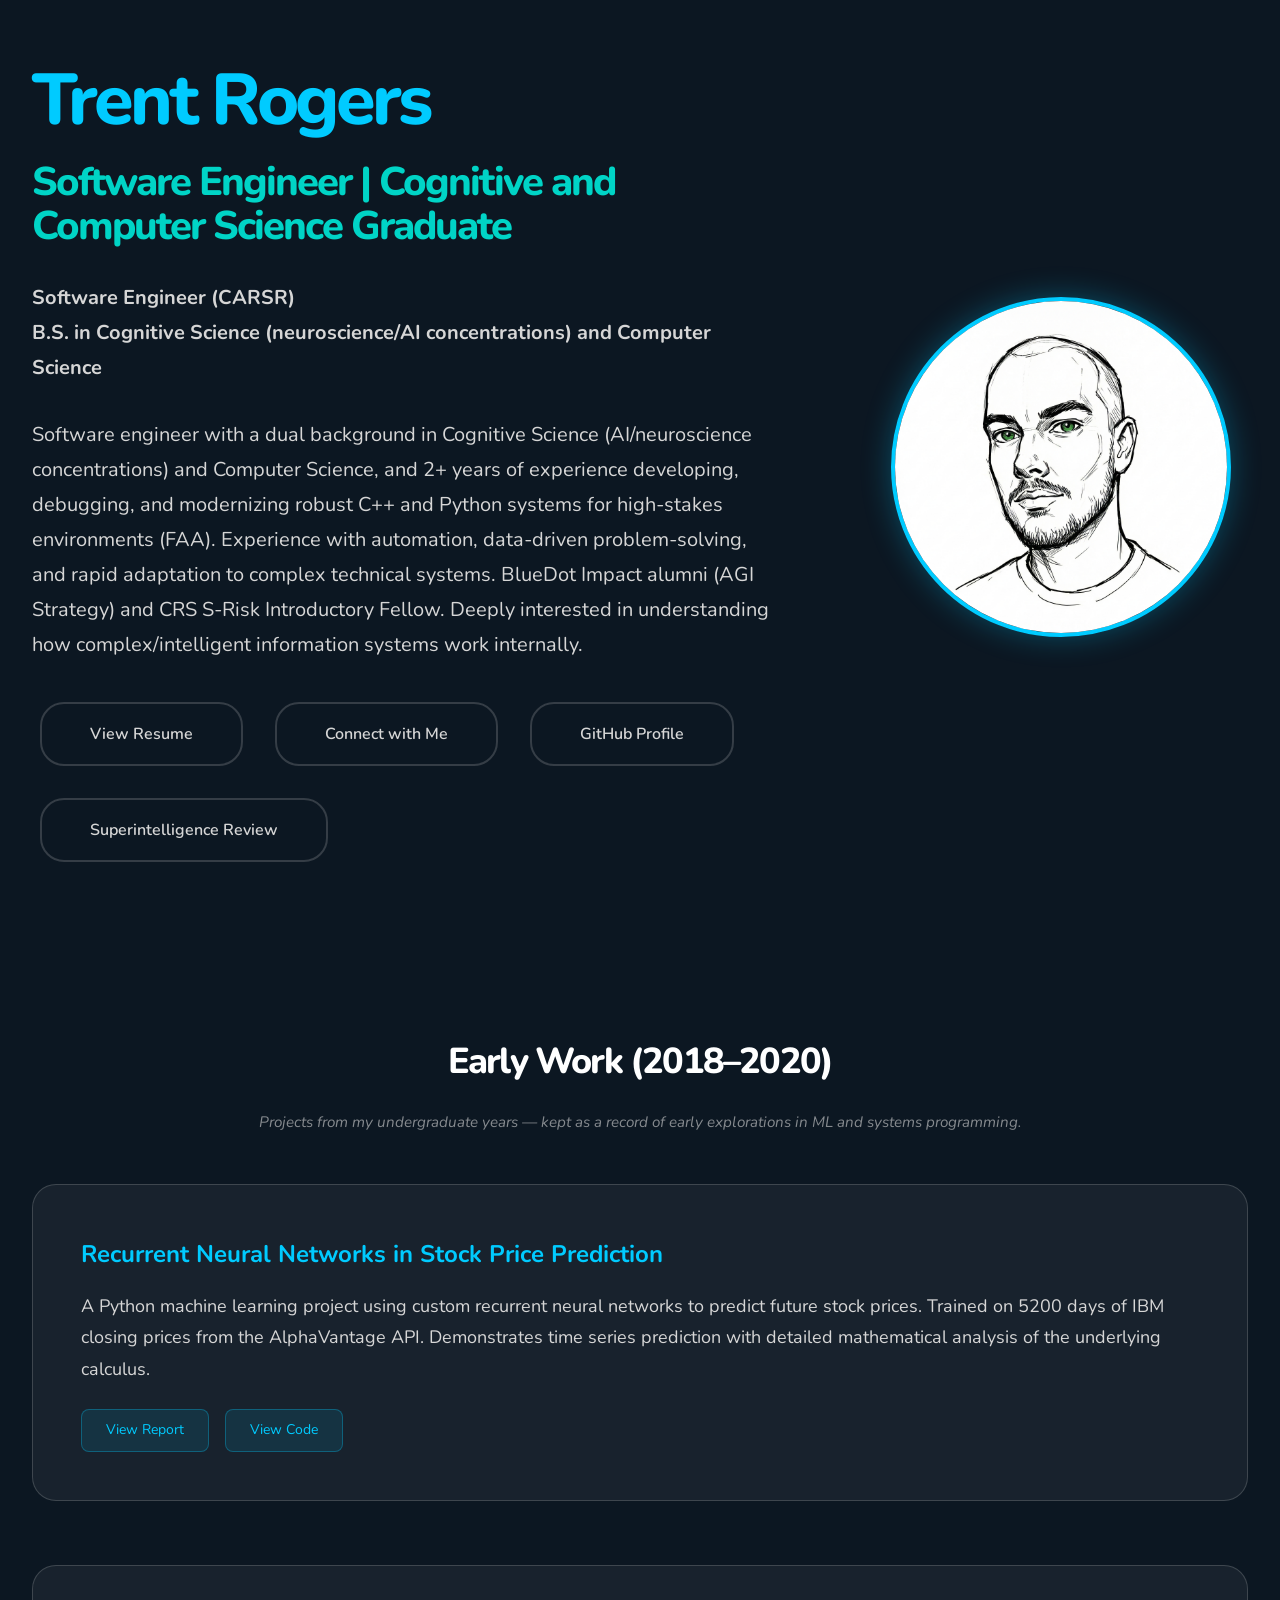
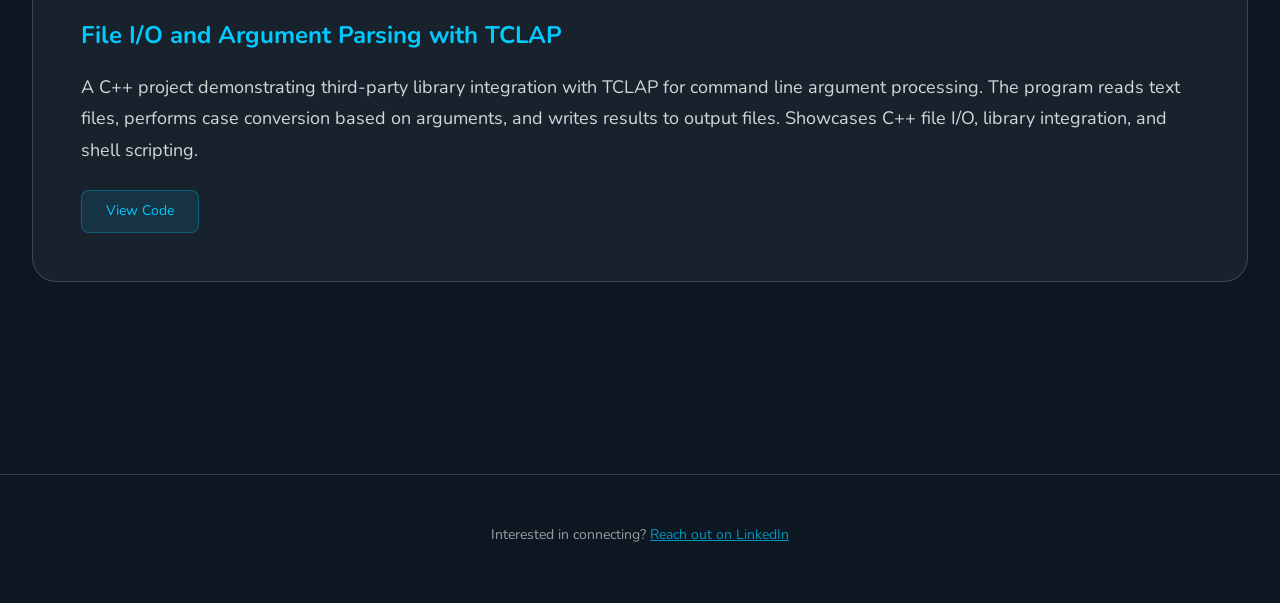
==== index.html @ b6b4f802 "Initial commit: personal portfolio site Contents: - index.html: main portfolio page with bio, projec" ====
<!DOCTYPE html>
<html lang="en">
  <head>
    <meta charset="utf-8" />
    <meta name="viewport" content="width=device-width, initial-scale=1" />
    <title>Trent Rogers</title>
    <meta name="description" content="Trent Rogers" />
    <link rel="icon" type="image/png" href="favicon.png">
    
    <!-- Google Fonts - Nunito -->
    <link rel="preconnect" href="https://fonts.googleapis.com">
    <link rel="preconnect" href="https://fonts.gstatic.com" crossorigin>
    <link href="https://fonts.googleapis.com/css2?family=Nunito:wght@400;600;700;800&display=swap" rel="stylesheet">
    
    <!-- Custom Styles inspired by Flowborne -->
    <style>
      :root {
        /* Flowborne-inspired color scheme */
        --primary-bg: #0c1722;
        --accent-cyan: #00cbff;
        --accent-teal: #00d4c6;
        --text-light: #d6d6d6;
        --text-white: #ffffff;
        --border-light: rgba(214, 214, 214, 0.2);
        
        /* Typography */
        --font-family: 'Nunito', -apple-system, BlinkMacSystemFont, 'Segoe UI', sans-serif;
        
        /* Spacing */
        --spacing-xs: 0.5rem;
        --spacing-sm: 1rem;
        --spacing-md: 1.5rem;
        --spacing-lg: 2rem;
        --spacing-xl: 3rem;
        --spacing-2xl: 4rem;
        --spacing-3xl: 6rem;
        
        /* Border radius */
        --radius-sm: 0.5rem;
        --radius-md: 1rem;
        --radius-lg: 1.5rem;
        --radius-xl: 2rem;
      }

      * {
        margin: 0;
        padding: 0;
        box-sizing: border-box;
      }

      html {
        scroll-behavior: smooth;
      }

      body {
        font-family: var(--font-family);
        font-size: 1.125rem;
        line-height: 1.75;
        color: var(--text-light);
        background-color: var(--primary-bg);
        overflow-wrap: break-word;
      }

      .container {
        width: 100%;
        max-width: 1280px;
        margin: 0 auto;
        padding: 0 var(--spacing-lg);
      }

      /* Hero Section */
      .hero {
        min-height: 100vh;
        display: flex;
        align-items: center;
        padding: var(--spacing-2xl) 0;
      }

      .hero-grid {
        display: grid;
        grid-template-columns: 1fr;
        gap: var(--spacing-2xl);
        align-items: center;
      }

      .hero-content h1 {
        font-size: 3.75rem;
        font-weight: 800;
        letter-spacing: -0.05em;
        color: var(--accent-cyan);
        margin-bottom: var(--spacing-md);
        line-height: 1;
      }

      .hero-content h2 {
        font-size: 2.25rem;
        font-weight: 800;
        letter-spacing: -0.05em;
        color: var(--accent-teal);
        margin-bottom: var(--spacing-lg);
        line-height: 1.1;
      }

      .hero-content p {
        font-size: 1.25rem;
        line-height: 1.75;
        margin-bottom: var(--spacing-lg);
        max-width: 65ch;
      }

      .hero-image {
        display: flex;
        justify-content: center;
        align-items: center;
      }

      .profile-photo {
        width: 340px;
        height: 340px;
        border-radius: 50%;
        object-fit: cover;
        border: 4px solid var(--accent-cyan);
        box-shadow: 0 0 30px rgba(0, 203, 255, 0.3);
      }

      /* Button Styles */
      .btn {
        display: inline-block;
        padding: var(--spacing-sm) var(--spacing-xl);
        font-family: var(--font-family);
        font-size: 1rem;
        font-weight: 600;
        text-decoration: none;
        text-align: center;
        border: 2px solid var(--border-light);
        border-radius: var(--radius-lg);
        background: transparent;
        color: var(--text-light);
        cursor: pointer;
        transition: background 0.2s ease, color 0.2s ease, border-color 0.2s ease;
        margin: var(--spacing-xs);
      }

      .btn:hover {
        background: var(--text-light);
        color: var(--primary-bg);
        border-color: var(--text-light);
      }

      .btn-primary {
        background: var(--accent-cyan);
        border-color: var(--accent-cyan);
        color: var(--primary-bg);
      }

      .btn-primary:hover {
        background: var(--accent-teal);
        border-color: var(--accent-teal);
        color: var(--primary-bg);
        box-shadow: 0 0 20px rgba(0, 203, 255, 0.4);
      }

      .btn-grid {
        display: flex;
        flex-wrap: wrap;
        gap: var(--spacing-sm);
        margin-top: var(--spacing-lg);
      }

      /* Sections */
      .section {
        padding: var(--spacing-3xl) 0;
      }

      .section-title {
        font-size: 2.25rem;
        font-weight: 800;
        color: var(--text-white);
        text-align: center;
        margin-bottom: var(--spacing-sm);
        letter-spacing: -0.05em;
      }

      .section-subtitle {
        font-size: 0.95rem;
        color: var(--text-light);
        text-align: center;
        opacity: 0.6;
        margin-bottom: var(--spacing-xl);
        font-style: italic;
      }

      /* Projects Grid */
      .projects-grid {
        display: grid;
        grid-template-columns: 1fr;
        gap: var(--spacing-2xl);
        margin-top: var(--spacing-xl);
      }

      .project-card {
        background: rgba(255, 255, 255, 0.05);
        border: 1px solid var(--border-light);
        border-radius: var(--radius-lg);
        padding: var(--spacing-xl);
        transition: background 0.2s ease, border-color 0.2s ease;
      }

      .project-card:hover {
        background: rgba(255, 255, 255, 0.1);
        border-color: var(--accent-cyan);
      }

      .project-title {
        font-size: 1.5rem;
        font-weight: 700;
        color: var(--text-white);
        margin-bottom: var(--spacing-sm);
      }

      .project-title a {
        color: var(--accent-cyan);
        text-decoration: none;
        transition: color 0.3s ease;
      }

      .project-title a:hover {
        color: var(--accent-teal);
      }

      .project-description {
        line-height: 1.75;
        margin-bottom: var(--spacing-md);
      }

      .project-links {
        display: flex;
        flex-wrap: wrap;
        gap: var(--spacing-sm);
      }

      .project-link {
        font-size: 0.875rem;
        padding: var(--spacing-xs) var(--spacing-md);
        background: rgba(0, 203, 255, 0.1);
        color: var(--accent-cyan);
        text-decoration: none;
        border-radius: var(--radius-sm);
        border: 1px solid rgba(0, 203, 255, 0.3);
        transition: all 0.3s ease;
      }

      .project-link:hover {
        background: var(--accent-cyan);
        color: var(--primary-bg);
        border-color: var(--accent-cyan);
      }

      /* Footer */
      .footer {
        padding: var(--spacing-xl) 0;
        text-align: center;
        border-top: 1px solid var(--border-light);
        margin-top: var(--spacing-3xl);
      }

      .footer p {
        font-size: 0.875rem;
        opacity: 0.7;
        margin-bottom: var(--spacing-xs);
      }

      /* Accent link styling */
      .link-accent {
        color: var(--accent-cyan);
        transition: color 0.3s ease;
      }

      .link-accent:hover {
        color: var(--accent-teal);
      }

      /* Subtle link styling - blends with text */
      .link-subtle {
        color: inherit;
        text-decoration: none;
        transition: opacity 0.3s ease;
      }

      .link-subtle:hover {
        opacity: 0.7;
      }

      /* Responsive Design */
      @media (min-width: 768px) {
        .btn-grid {
          justify-content: flex-start;
        }
        
        .projects-grid {
          grid-template-columns: 1fr;
        }
      }

      @media (min-width: 1024px) {
        .hero-grid {
          grid-template-columns: 2fr 1fr;
          gap: var(--spacing-3xl);
        }
        
        .hero-content h1 {
          font-size: 4.5rem;
        }
        
        .hero-content h2 {
          font-size: 2.5rem;
        }
        
        .projects-grid {
          grid-template-columns: 1fr;
        }
      }

      @media (max-width: 767px) {
        .container {
          padding: 0 var(--spacing-md);
        }
        
        .hero {
          min-height: auto;
          padding: var(--spacing-xl) 0;
        }
        
        .hero-content h1 {
          font-size: 2.5rem;
        }
        
        .hero-content h2 {
          font-size: 1.75rem;
        }
        
        .profile-photo {
          width: 240px;
          height: 240px;
        }
        
        .btn-grid {
          justify-content: center;
          flex-direction: column;
          align-items: center;
        }
        
        .btn {
          width: 100%;
          max-width: 280px;
        }
        
        .section {
          padding: var(--spacing-2xl) 0;
        }
        
        .project-card {
          padding: var(--spacing-lg);
        }
      }
    </style>
  </head>
  <body>
    <!-- Hero Section -->
    <section class="hero">
      <div class="container">
        <div class="hero-grid">
          <div class="hero-content">
            <h1>Trent Rogers</h1>
            <h2>Software Engineer | Cognitive and Computer Science Graduate</h2>
            <p>
              <strong>Software Engineer (<a href="https://en.wikipedia.org/wiki/Air_Route_Surveillance_Radar" target="_blank" rel="noopener noreferrer" class="link-subtle">CARSR</a>)</strong><br>
              <strong>B.S. in Cognitive Science (neuroscience/AI concentrations) and Computer Science</strong>
            </p>
            <p>Software engineer with a dual background in Cognitive Science (AI/neuroscience concentrations) and Computer Science, and 2+ years of experience developing, debugging, and modernizing robust C++ and Python systems for high-stakes environments (FAA). Experience with automation, data-driven problem-solving, and rapid adaptation to complex technical systems. BlueDot Impact alumni (AGI Strategy) and CRS S-Risk Introductory Fellow. Deeply interested in understanding how complex/intelligent information systems work internally.</p>

            
            <div class="btn-grid">
              <a href="resume.pdf" target="_blank" class="btn">View Resume</a>
              <a href="https://www.linkedin.com/in/trentrogers314/" target="_blank" rel="noopener noreferrer" class="btn">Connect with Me</a>
              <a href="https://github.com/trentr314" target="_blank" rel="noopener noreferrer" class="btn">GitHub Profile</a>
              <a href="superintelligence-review.html" class="btn">Superintelligence Review</a>
            </div>
          </div>
          
          <div class="hero-image">
            <img src="sketch_green_eyes_padded_square.png" alt="Trent Rogers Profile Photo" class="profile-photo">
          </div>
        </div>
      </div>
    </section>

    <!-- Projects Section -->
    <section class="section">
      <div class="container">
        <h2 class="section-title">Early Work (2018–2020)</h2>
        <p class="section-subtitle">Projects from my undergraduate years — kept as a record of early explorations in ML and systems programming.</p>
        
        <div class="projects-grid">
          <!-- RNN Project -->
          <article class="project-card">
            <h3 class="project-title">
              <a href="https://github.com/trentr314/stocksRNN" target="_blank" rel="noopener noreferrer">Recurrent Neural Networks in Stock Price Prediction</a>
            </h3>
            <p class="project-description">
              A Python machine learning project using custom recurrent neural networks to predict future stock prices. Trained on 5200 days of IBM closing prices from the AlphaVantage API. Demonstrates time series prediction with detailed mathematical analysis of the underlying calculus.
            </p>
            <div class="project-links">
              <a href="https://github.com/trentr314/RNN_Project/blob/master/RNN_Project_Report.pdf" target="_blank" rel="noopener noreferrer" class="project-link">View Report</a>
              <a href="https://github.com/trentr314/stocksRNN" target="_blank" rel="noopener noreferrer" class="project-link">View Code</a>
            </div>
          </article>

          <!-- TCLAP Project -->
          <article class="project-card">
            <h3 class="project-title">
              <a href="https://github.com/trentr314/Argument_Parser" target="_blank" rel="noopener noreferrer">File I/O and Argument Parsing with TCLAP</a>
            </h3>
            <p class="project-description">
              A C++ project demonstrating third-party library integration with TCLAP for command line argument processing. The program reads text files, performs case conversion based on arguments, and writes results to output files. Showcases C++ file I/O, library integration, and shell scripting.
            </p>
            <div class="project-links">
              <a href="https://github.com/trentr314/Argument_Parser" target="_blank" rel="noopener noreferrer" class="project-link">View Code</a>
            </div>
          </article>
        </div>
      </div>
    </section>

    <!-- Footer -->
    <footer class="footer">
      <div class="container">
        <p>Interested in connecting? <a href="https://www.linkedin.com/in/trentrogers314/" target="_blank" rel="noopener noreferrer" class="link-accent">Reach out on LinkedIn</a></p>
      </div>
    </footer>
  </body>
</html>
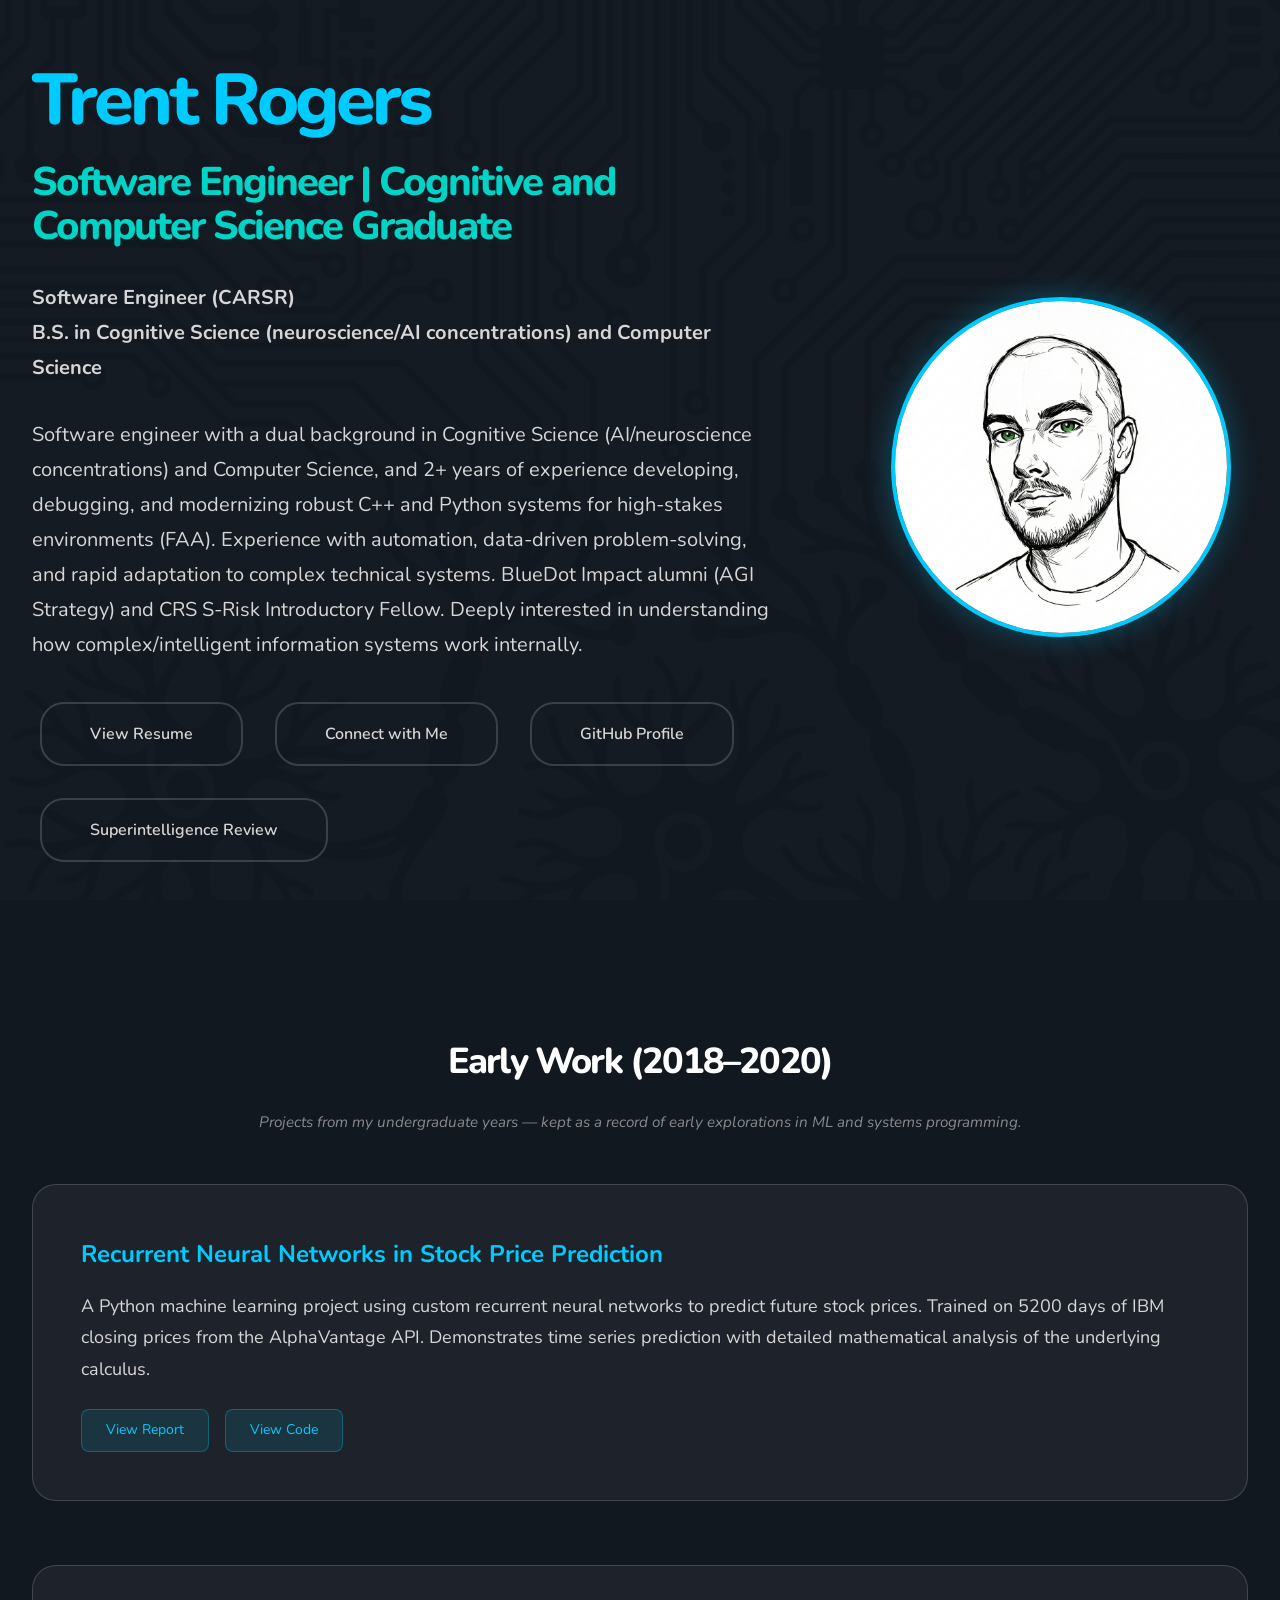
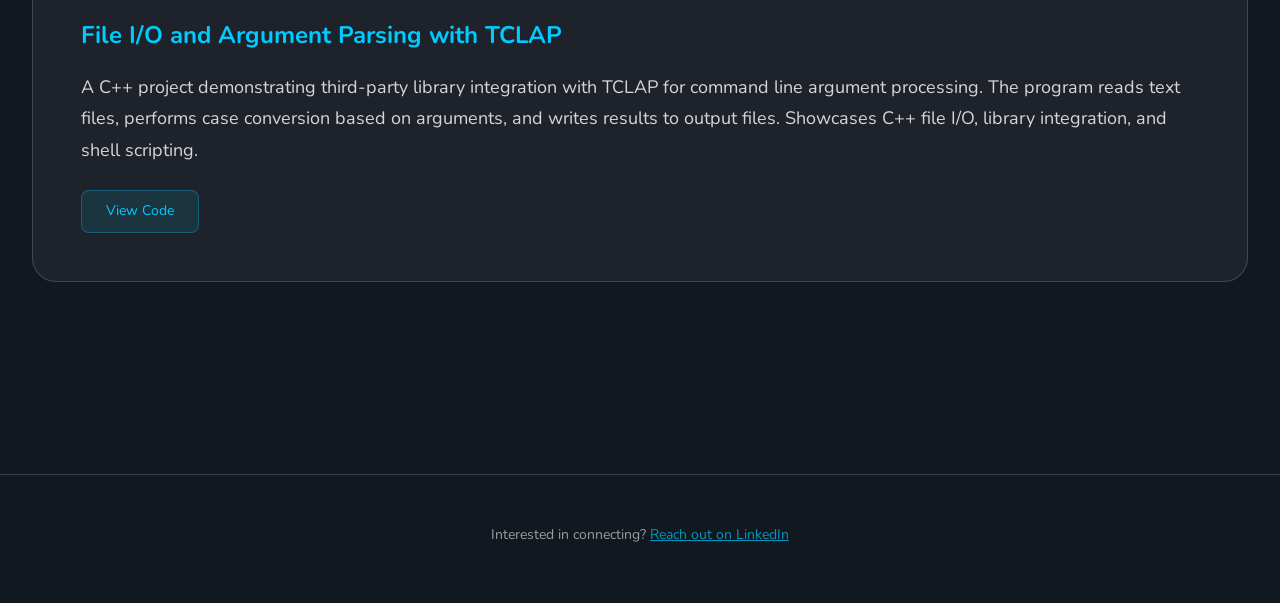
==== commit 7e540112: "feat: add subtle circuit/neuron watermark background Layer prev-nanobananapro_cropped.png behind a 9" ====
--- a/index.html
+++ b/index.html
@@ -16,7 +16,7 @@
     <style>
       :root {
         /* Flowborne-inspired color scheme */
-        --primary-bg: #0c1722;
+        --primary-bg: #121820;
         --accent-cyan: #00cbff;
         --accent-teal: #00d4c6;
         --text-light: #d6d6d6;
@@ -57,6 +57,9 @@
         font-size: 1.125rem;
         line-height: 1.75;
         color: var(--text-light);
+        background:
+          linear-gradient(rgba(18, 24, 32, 0.99), rgba(18, 24, 32, 0.99)),
+          url('prev-nanobananapro_cropped.png') center / cover no-repeat fixed;
         background-color: var(--primary-bg);
         overflow-wrap: break-word;
       }
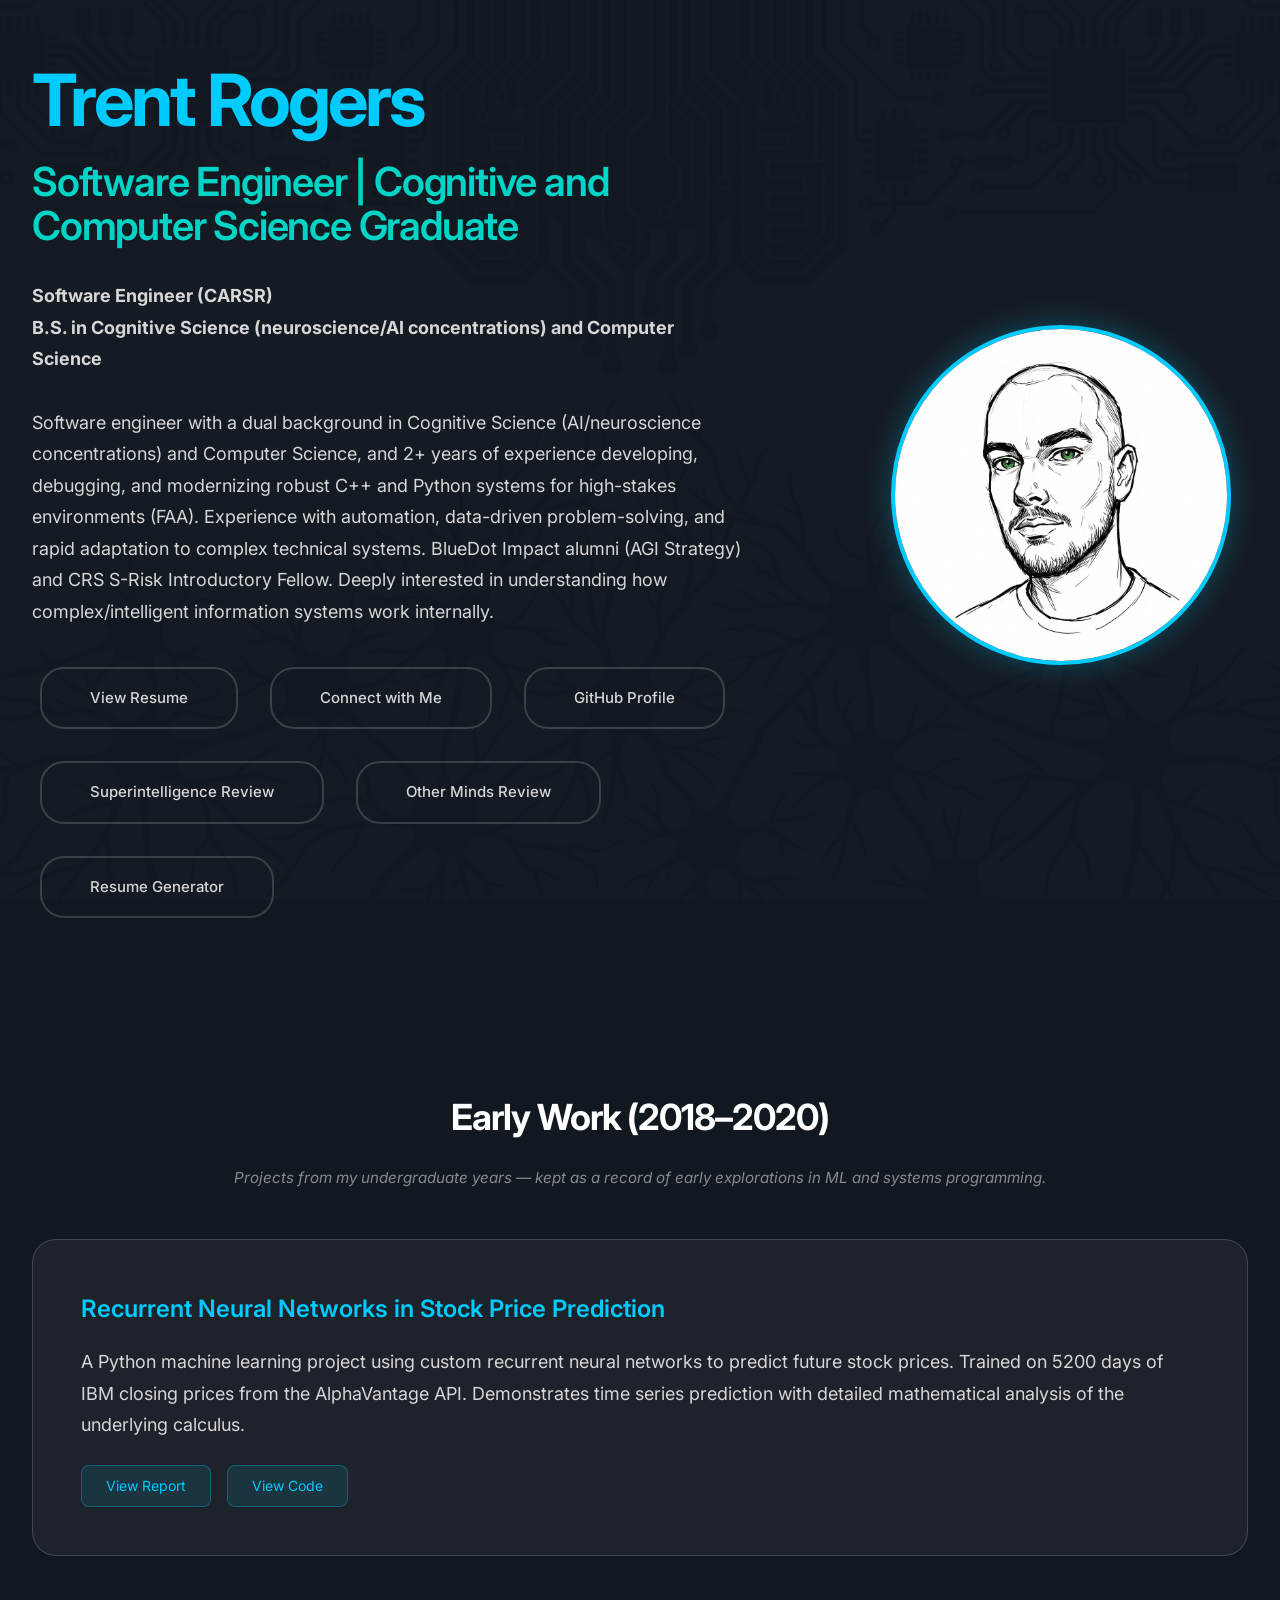
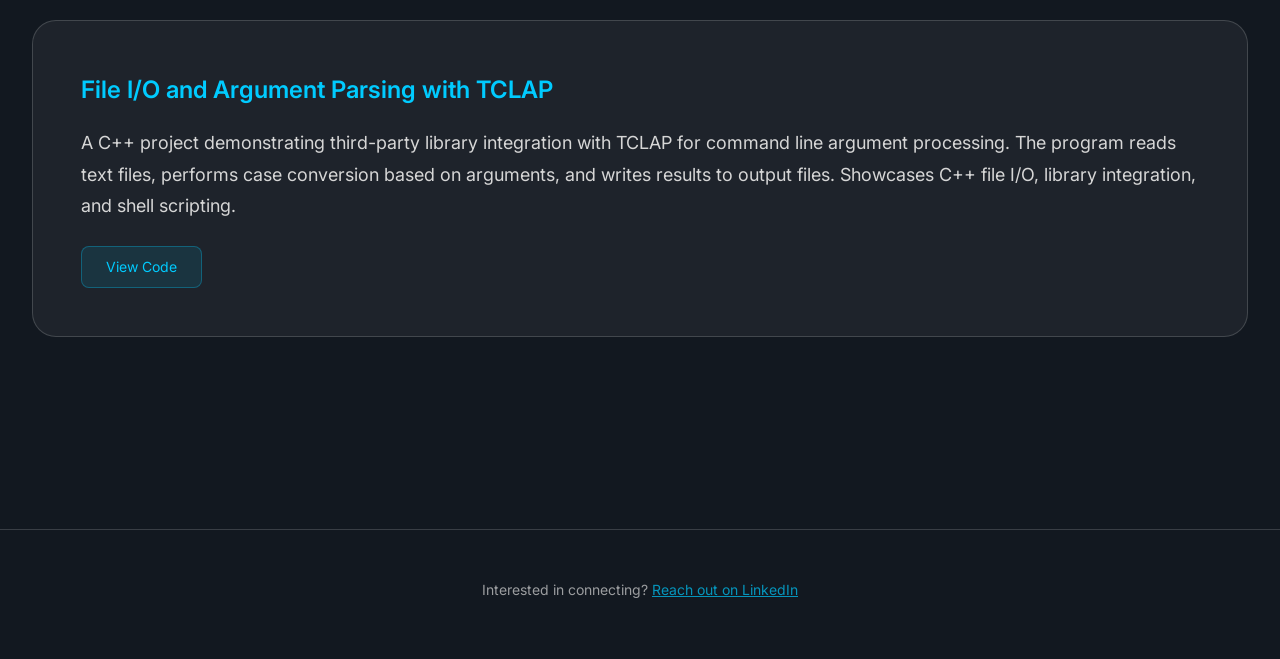
==== commit c8e7681a: "feat: add Other Minds essay, resume generator, and revise Superintelligence review Add Other Minds r" ====
--- a/index.html
+++ b/index.html
@@ -7,10 +7,10 @@
     <meta name="description" content="Trent Rogers" />
     <link rel="icon" type="image/png" href="favicon.png">
     
-    <!-- Google Fonts - Nunito -->
+    <!-- Google Fonts - Inter -->
     <link rel="preconnect" href="https://fonts.googleapis.com">
     <link rel="preconnect" href="https://fonts.gstatic.com" crossorigin>
-    <link href="https://fonts.googleapis.com/css2?family=Nunito:wght@400;600;700;800&display=swap" rel="stylesheet">
+    <link href="https://fonts.googleapis.com/css2?family=Inter:wght@400;500;600;700&display=swap" rel="stylesheet">
     
     <!-- Custom Styles inspired by Flowborne -->
     <style>
@@ -24,7 +24,7 @@
         --border-light: rgba(214, 214, 214, 0.2);
         
         /* Typography */
-        --font-family: 'Nunito', -apple-system, BlinkMacSystemFont, 'Segoe UI', sans-serif;
+        --font-family: 'Inter', -apple-system, BlinkMacSystemFont, 'Segoe UI', sans-serif;
         
         /* Spacing */
         --spacing-xs: 0.5rem;
@@ -88,8 +88,8 @@
 
       .hero-content h1 {
         font-size: 3.75rem;
-        font-weight: 800;
-        letter-spacing: -0.05em;
+        font-weight: 700;
+        letter-spacing: -0.04em;
         color: var(--accent-cyan);
         margin-bottom: var(--spacing-md);
         line-height: 1;
@@ -97,15 +97,15 @@
 
       .hero-content h2 {
         font-size: 2.25rem;
-        font-weight: 800;
-        letter-spacing: -0.05em;
+        font-weight: 600;
+        letter-spacing: -0.03em;
         color: var(--accent-teal);
         margin-bottom: var(--spacing-lg);
         line-height: 1.1;
       }
 
       .hero-content p {
-        font-size: 1.25rem;
+        font-size: 1.125rem;
         line-height: 1.75;
         margin-bottom: var(--spacing-lg);
         max-width: 65ch;
@@ -131,8 +131,8 @@
         display: inline-block;
         padding: var(--spacing-sm) var(--spacing-xl);
         font-family: var(--font-family);
-        font-size: 1rem;
-        font-weight: 600;
+        font-size: 0.9375rem;
+        font-weight: 500;
         text-decoration: none;
         text-align: center;
         border: 2px solid var(--border-light);
@@ -177,11 +177,11 @@
 
       .section-title {
         font-size: 2.25rem;
-        font-weight: 800;
+        font-weight: 700;
         color: var(--text-white);
         text-align: center;
         margin-bottom: var(--spacing-sm);
-        letter-spacing: -0.05em;
+        letter-spacing: -0.03em;
       }
 
       .section-subtitle {
@@ -216,7 +216,7 @@
 
       .project-title {
         font-size: 1.5rem;
-        font-weight: 700;
+        font-weight: 600;
         color: var(--text-white);
         margin-bottom: var(--spacing-sm);
       }
@@ -388,6 +388,8 @@
               <a href="https://www.linkedin.com/in/trentrogers314/" target="_blank" rel="noopener noreferrer" class="btn">Connect with Me</a>
               <a href="https://github.com/trentr314" target="_blank" rel="noopener noreferrer" class="btn">GitHub Profile</a>
               <a href="superintelligence-review.html" class="btn">Superintelligence Review</a>
+              <a href="other-minds-review.html" class="btn">Other Minds Review</a>
+              <a href="resume-generator.html" class="btn">Resume Generator</a>
             </div>
           </div>
           
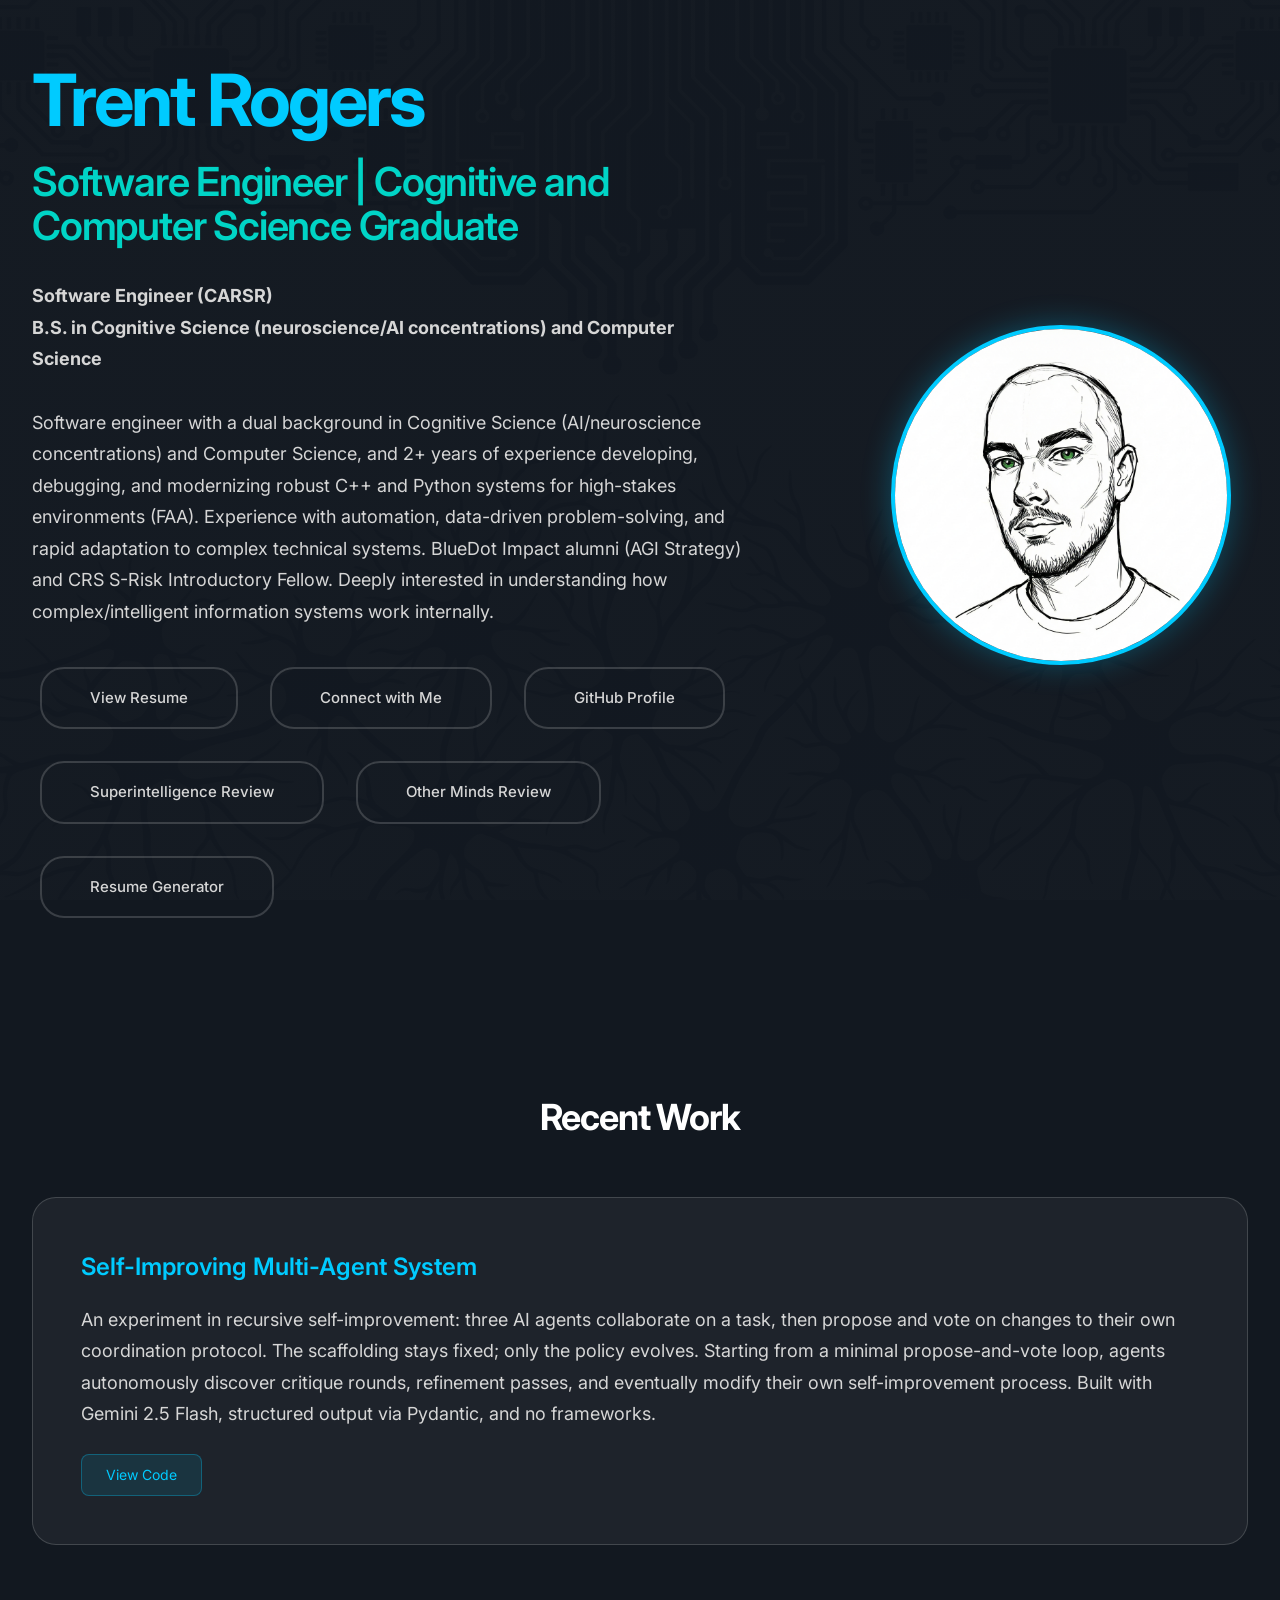
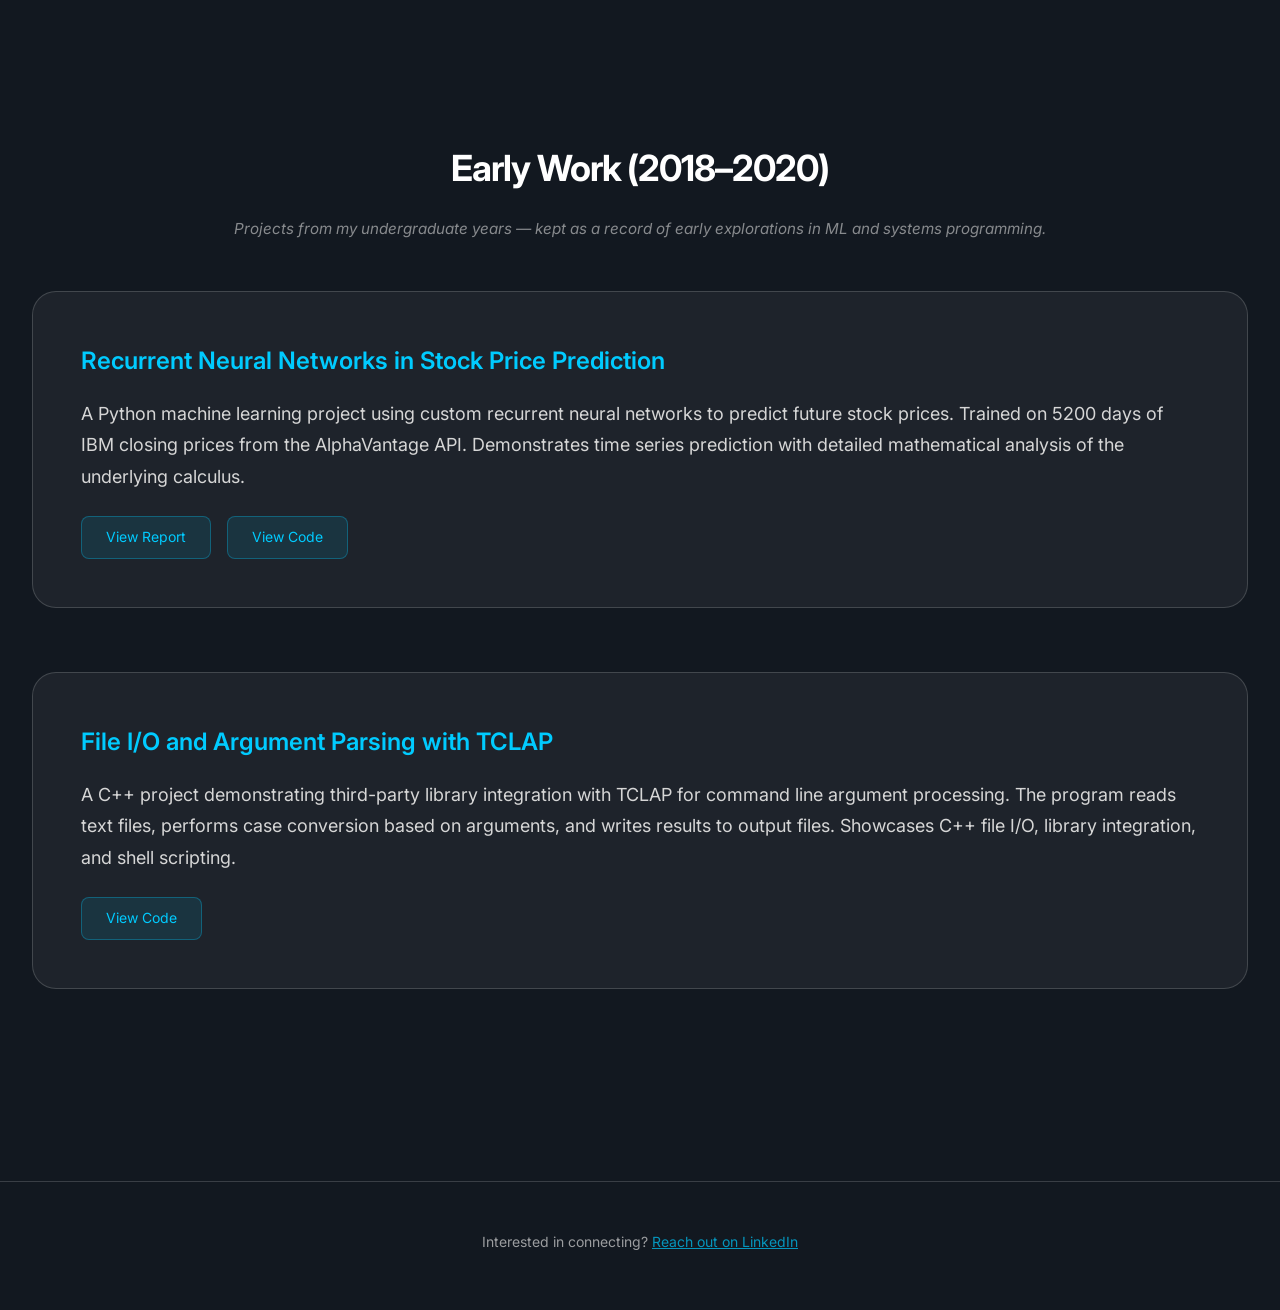
==== commit 0b2b7f09: "Add self-improving MAS project to portfolio New "Recent Work" section showcasing the self-improving " ====
--- a/index.html
+++ b/index.html
@@ -400,6 +400,27 @@
       </div>
     </section>
 
+    <!-- Recent Work Section -->
+    <section class="section">
+      <div class="container">
+        <h2 class="section-title">Recent Work</h2>
+
+        <div class="projects-grid">
+          <article class="project-card">
+            <h3 class="project-title">
+              <a href="https://github.com/trentr314/self-improving-mas" target="_blank" rel="noopener noreferrer">Self-Improving Multi-Agent System</a>
+            </h3>
+            <p class="project-description">
+              An experiment in recursive self-improvement: three AI agents collaborate on a task, then propose and vote on changes to their own coordination protocol. The scaffolding stays fixed; only the policy evolves. Starting from a minimal propose-and-vote loop, agents autonomously discover critique rounds, refinement passes, and eventually modify their own self-improvement process. Built with Gemini 2.5 Flash, structured output via Pydantic, and no frameworks.
+            </p>
+            <div class="project-links">
+              <a href="https://github.com/trentr314/self-improving-mas" target="_blank" rel="noopener noreferrer" class="project-link">View Code</a>
+            </div>
+          </article>
+        </div>
+      </div>
+    </section>
+
     <!-- Projects Section -->
     <section class="section">
       <div class="container">
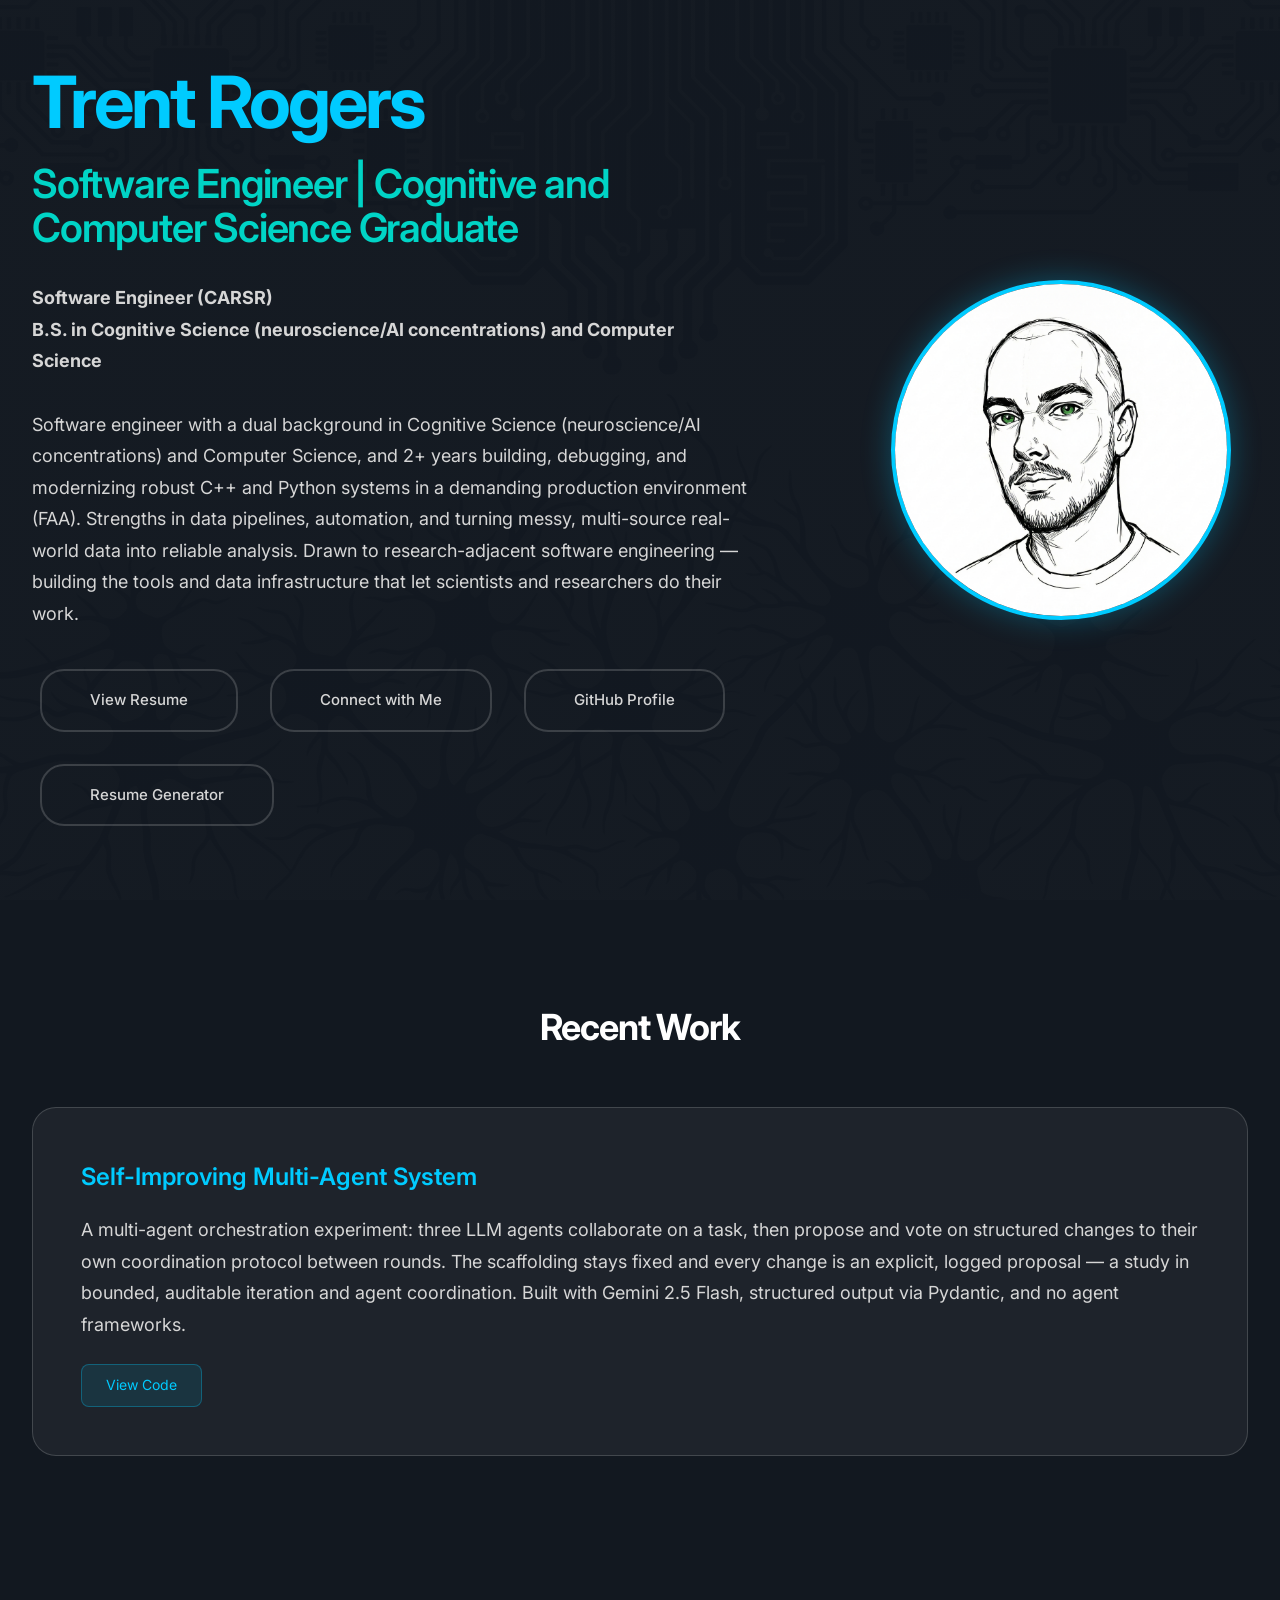
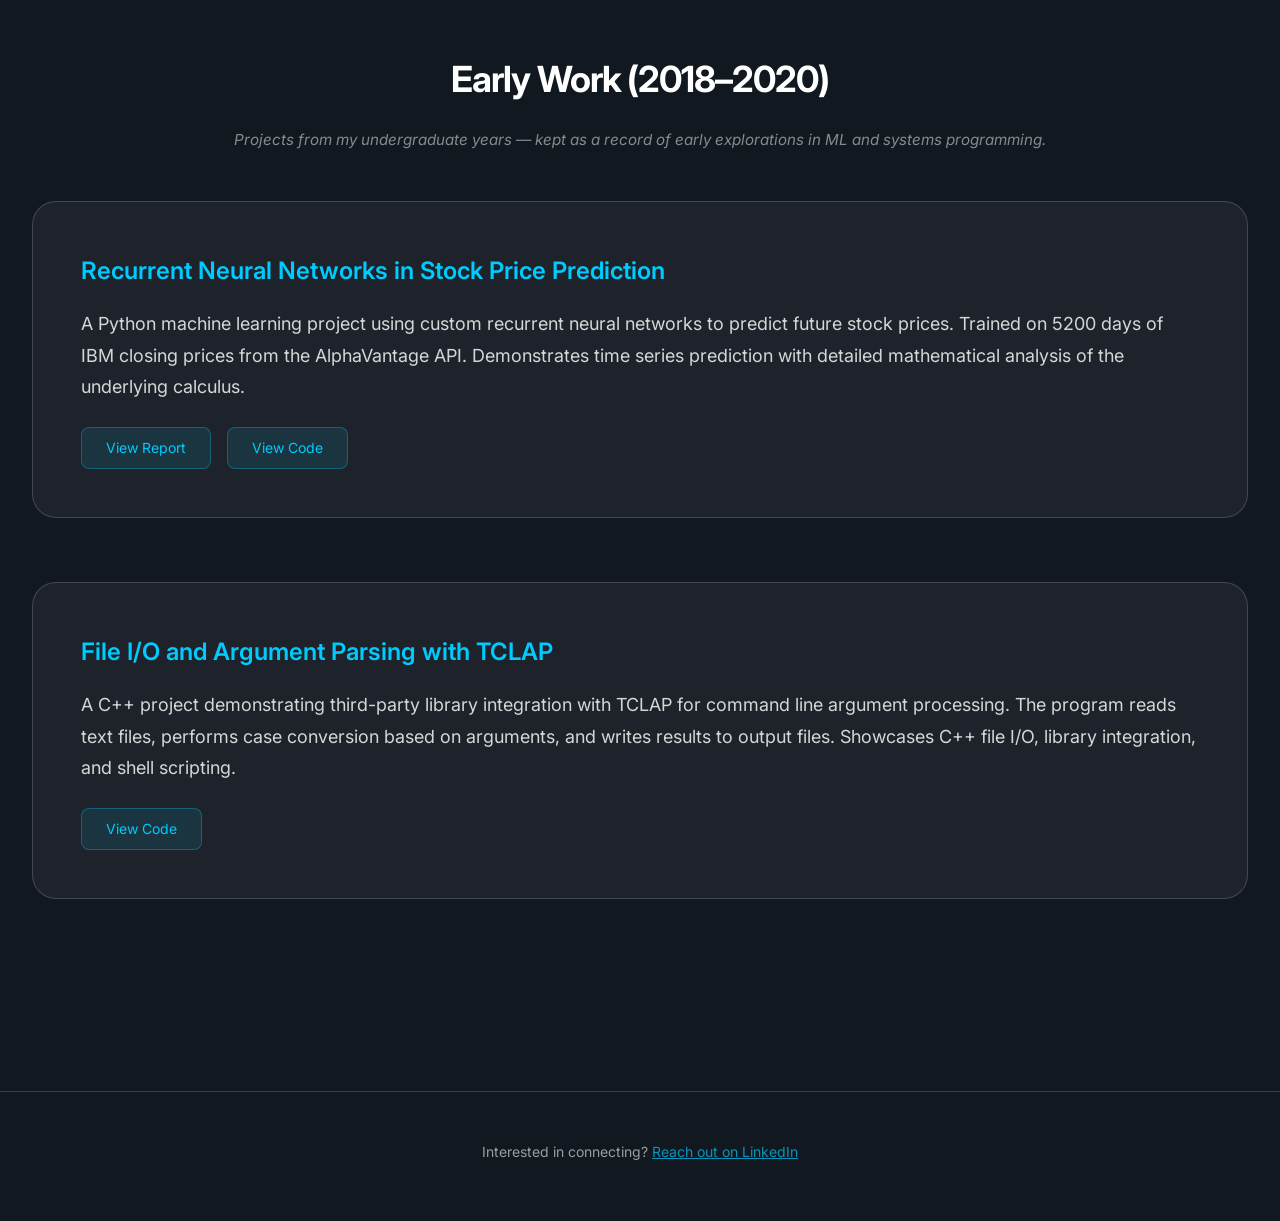
==== commit 72ef3186: "refactor(site): refresh portfolio copy and content Update the summary and project descriptions, stre" ====
--- a/index.html
+++ b/index.html
@@ -380,15 +380,13 @@
               <strong>Software Engineer (<a href="https://en.wikipedia.org/wiki/Air_Route_Surveillance_Radar" target="_blank" rel="noopener noreferrer" class="link-subtle">CARSR</a>)</strong><br>
               <strong>B.S. in Cognitive Science (neuroscience/AI concentrations) and Computer Science</strong>
             </p>
-            <p>Software engineer with a dual background in Cognitive Science (AI/neuroscience concentrations) and Computer Science, and 2+ years of experience developing, debugging, and modernizing robust C++ and Python systems for high-stakes environments (FAA). Experience with automation, data-driven problem-solving, and rapid adaptation to complex technical systems. BlueDot Impact alumni (AGI Strategy) and CRS S-Risk Introductory Fellow. Deeply interested in understanding how complex/intelligent information systems work internally.</p>
+            <p>Software engineer with a dual background in Cognitive Science (neuroscience/AI concentrations) and Computer Science, and 2+ years building, debugging, and modernizing robust C++ and Python systems in a demanding production environment (FAA). Strengths in data pipelines, automation, and turning messy, multi-source real-world data into reliable analysis. Drawn to research-adjacent software engineering — building the tools and data infrastructure that let scientists and researchers do their work.</p>
 
             
             <div class="btn-grid">
               <a href="resume.pdf" target="_blank" class="btn">View Resume</a>
               <a href="https://www.linkedin.com/in/trentrogers314/" target="_blank" rel="noopener noreferrer" class="btn">Connect with Me</a>
               <a href="https://github.com/trentr314" target="_blank" rel="noopener noreferrer" class="btn">GitHub Profile</a>
-              <a href="superintelligence-review.html" class="btn">Superintelligence Review</a>
-              <a href="other-minds-review.html" class="btn">Other Minds Review</a>
               <a href="resume-generator.html" class="btn">Resume Generator</a>
             </div>
           </div>
@@ -411,7 +409,7 @@
               <a href="https://github.com/trentr314/self-improving-mas" target="_blank" rel="noopener noreferrer">Self-Improving Multi-Agent System</a>
             </h3>
             <p class="project-description">
-              An experiment in recursive self-improvement: three AI agents collaborate on a task, then propose and vote on changes to their own coordination protocol. The scaffolding stays fixed; only the policy evolves. Starting from a minimal propose-and-vote loop, agents autonomously discover critique rounds, refinement passes, and eventually modify their own self-improvement process. Built with Gemini 2.5 Flash, structured output via Pydantic, and no frameworks.
+              A multi-agent orchestration experiment: three LLM agents collaborate on a task, then propose and vote on structured changes to their own coordination protocol between rounds. The scaffolding stays fixed and every change is an explicit, logged proposal — a study in bounded, auditable iteration and agent coordination. Built with Gemini 2.5 Flash, structured output via Pydantic, and no agent frameworks.
             </p>
             <div class="project-links">
               <a href="https://github.com/trentr314/self-improving-mas" target="_blank" rel="noopener noreferrer" class="project-link">View Code</a>
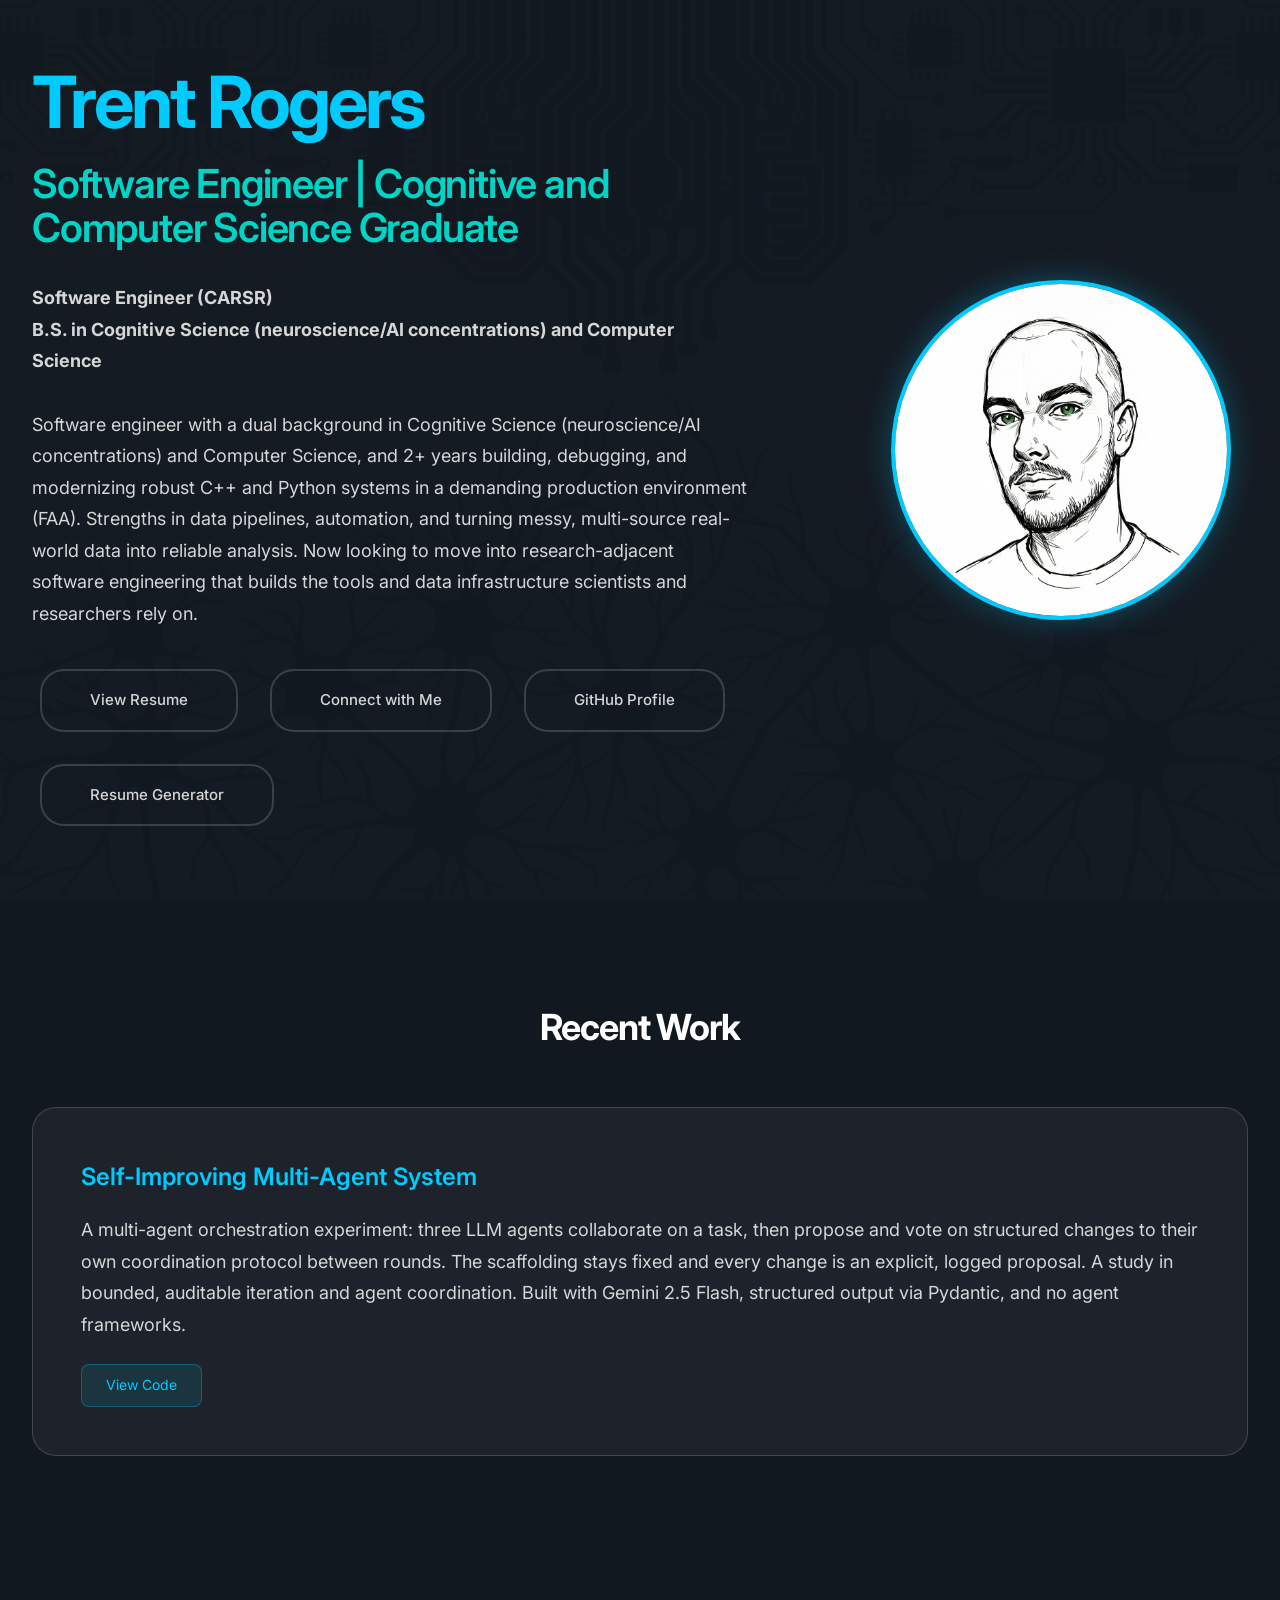
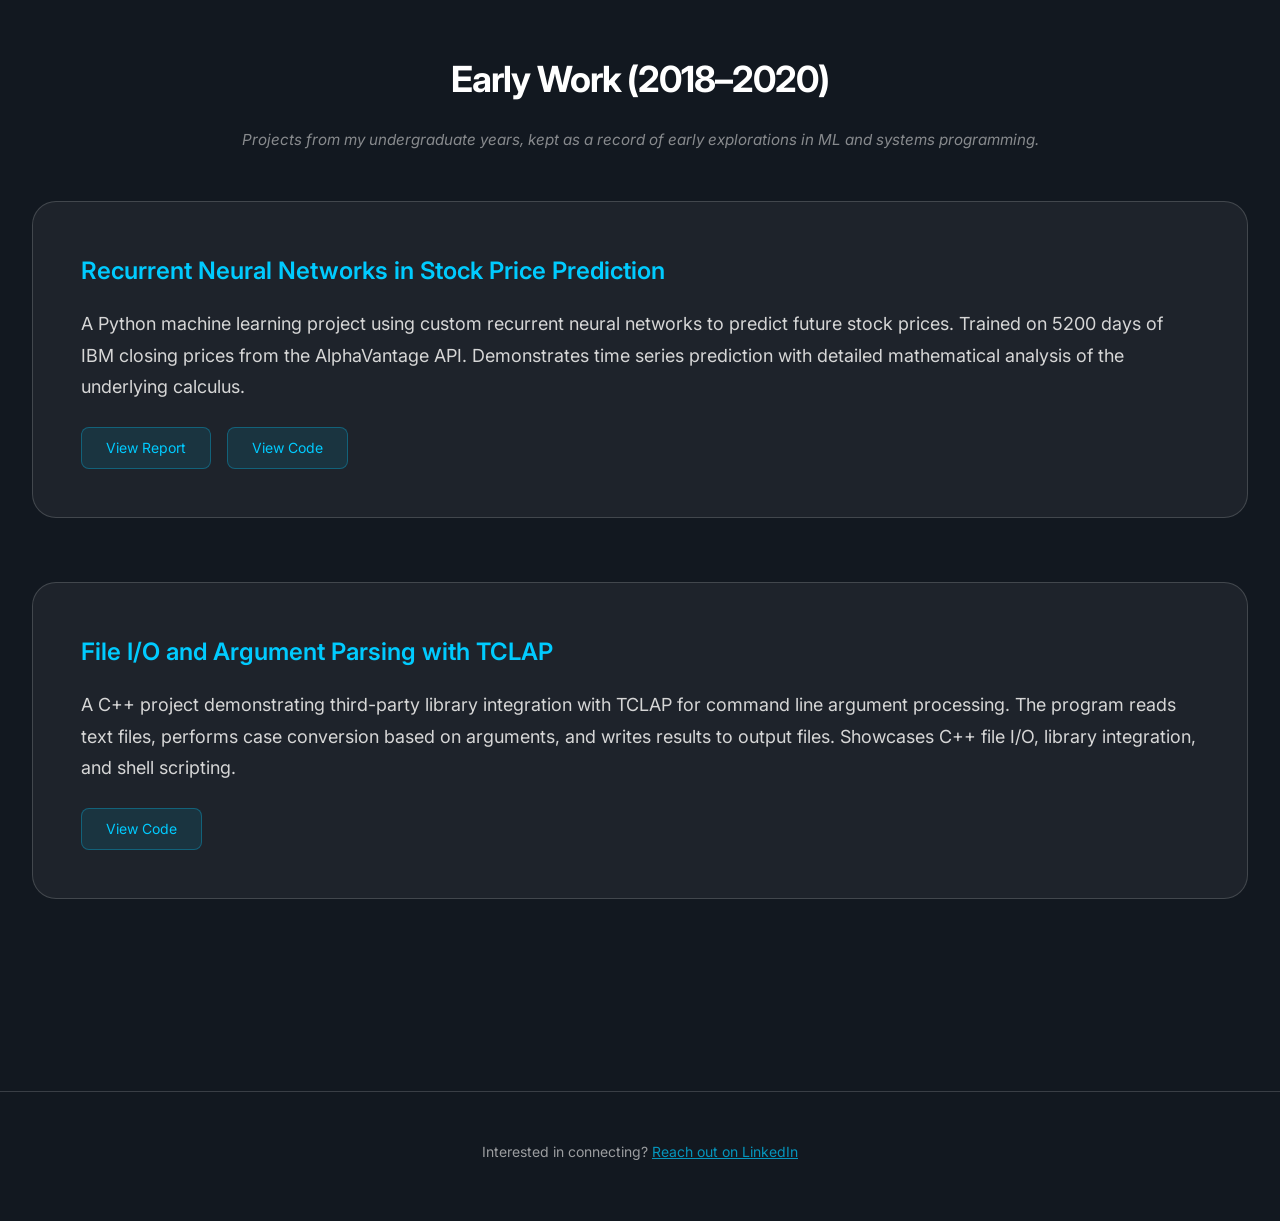
==== commit 48fca91d: "docs(site): refine wording and punctuation" ====
--- a/index.html
+++ b/index.html
@@ -380,7 +380,7 @@
               <strong>Software Engineer (<a href="https://en.wikipedia.org/wiki/Air_Route_Surveillance_Radar" target="_blank" rel="noopener noreferrer" class="link-subtle">CARSR</a>)</strong><br>
               <strong>B.S. in Cognitive Science (neuroscience/AI concentrations) and Computer Science</strong>
             </p>
-            <p>Software engineer with a dual background in Cognitive Science (neuroscience/AI concentrations) and Computer Science, and 2+ years building, debugging, and modernizing robust C++ and Python systems in a demanding production environment (FAA). Strengths in data pipelines, automation, and turning messy, multi-source real-world data into reliable analysis. Drawn to research-adjacent software engineering — building the tools and data infrastructure that let scientists and researchers do their work.</p>
+            <p>Software engineer with a dual background in Cognitive Science (neuroscience/AI concentrations) and Computer Science, and 2+ years building, debugging, and modernizing robust C++ and Python systems in a demanding production environment (FAA). Strengths in data pipelines, automation, and turning messy, multi-source real-world data into reliable analysis. Now looking to move into research-adjacent software engineering that builds the tools and data infrastructure scientists and researchers rely on.</p>
 
             
             <div class="btn-grid">
@@ -409,7 +409,7 @@
               <a href="https://github.com/trentr314/self-improving-mas" target="_blank" rel="noopener noreferrer">Self-Improving Multi-Agent System</a>
             </h3>
             <p class="project-description">
-              A multi-agent orchestration experiment: three LLM agents collaborate on a task, then propose and vote on structured changes to their own coordination protocol between rounds. The scaffolding stays fixed and every change is an explicit, logged proposal — a study in bounded, auditable iteration and agent coordination. Built with Gemini 2.5 Flash, structured output via Pydantic, and no agent frameworks.
+              A multi-agent orchestration experiment: three LLM agents collaborate on a task, then propose and vote on structured changes to their own coordination protocol between rounds. The scaffolding stays fixed and every change is an explicit, logged proposal. A study in bounded, auditable iteration and agent coordination. Built with Gemini 2.5 Flash, structured output via Pydantic, and no agent frameworks.
             </p>
             <div class="project-links">
               <a href="https://github.com/trentr314/self-improving-mas" target="_blank" rel="noopener noreferrer" class="project-link">View Code</a>
@@ -423,7 +423,7 @@
     <section class="section">
       <div class="container">
         <h2 class="section-title">Early Work (2018–2020)</h2>
-        <p class="section-subtitle">Projects from my undergraduate years — kept as a record of early explorations in ML and systems programming.</p>
+        <p class="section-subtitle">Projects from my undergraduate years, kept as a record of early explorations in ML and systems programming.</p>
         
         <div class="projects-grid">
           <!-- RNN Project -->
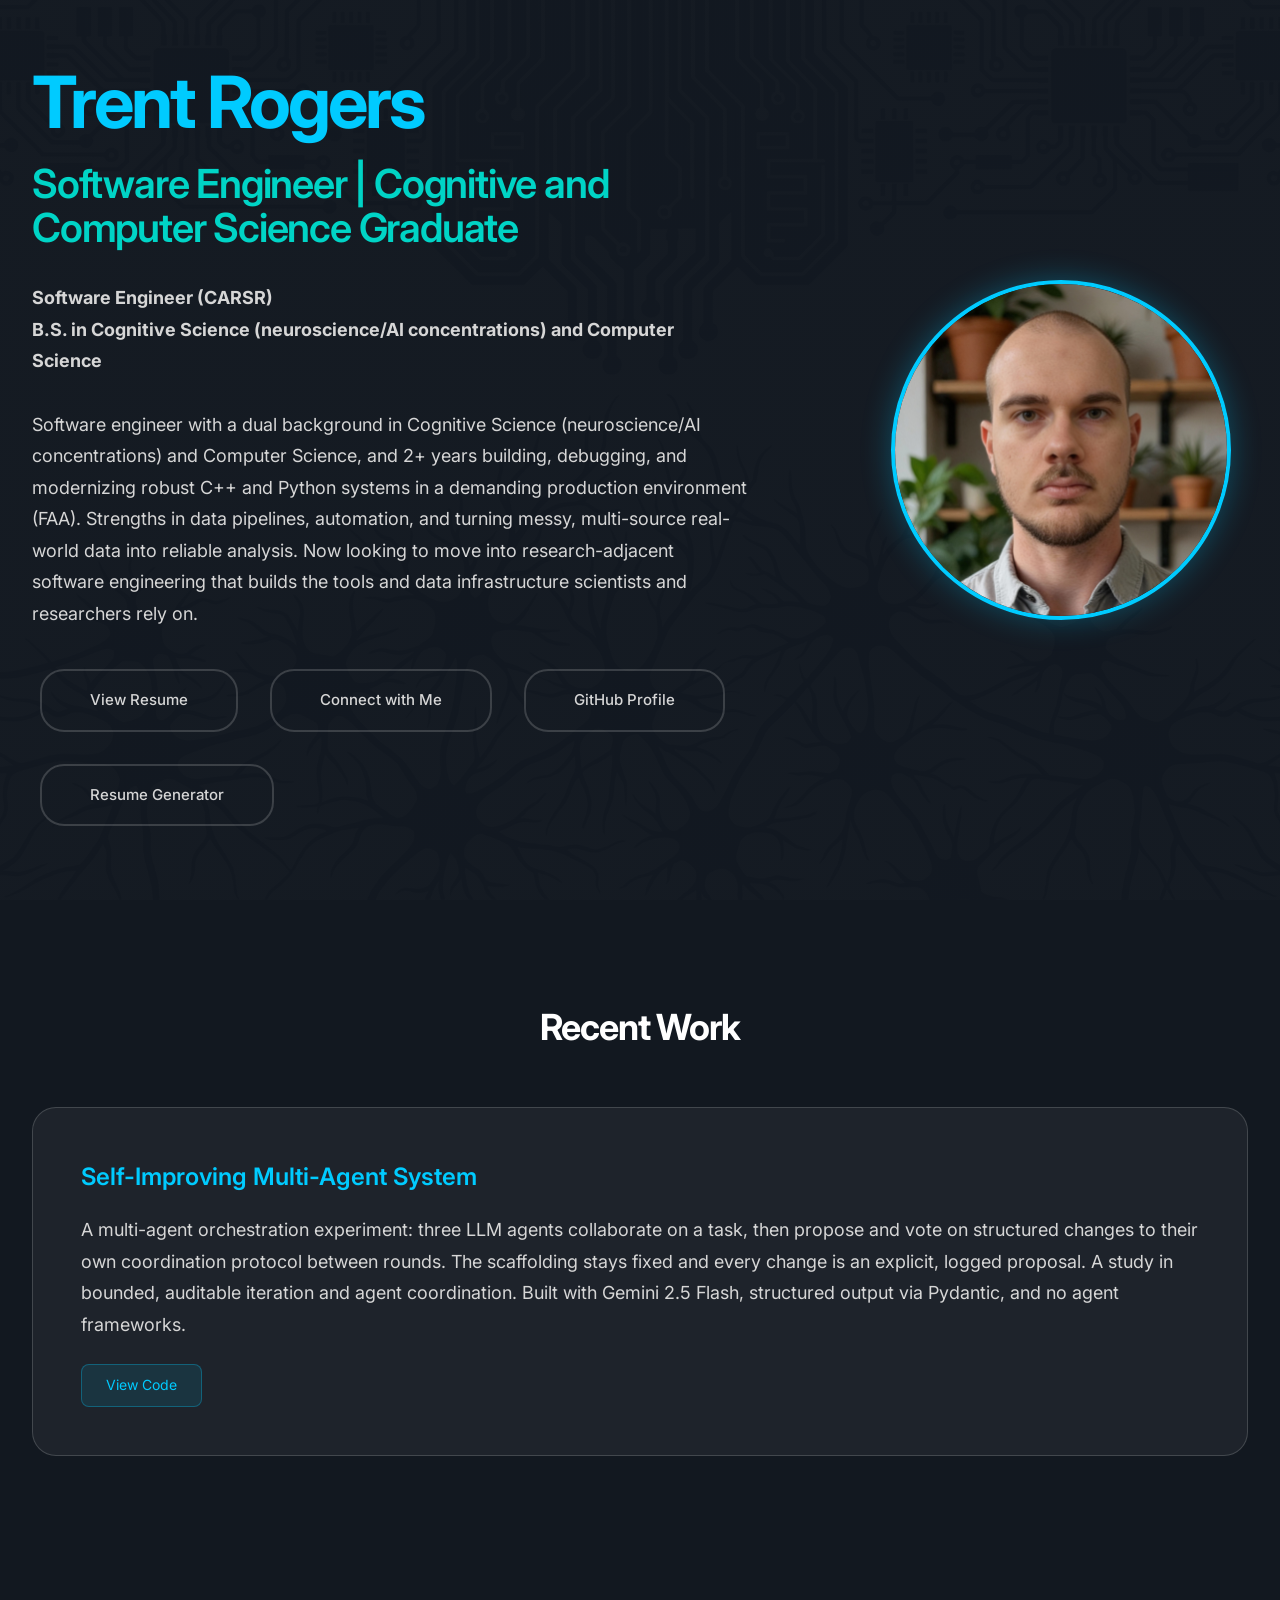
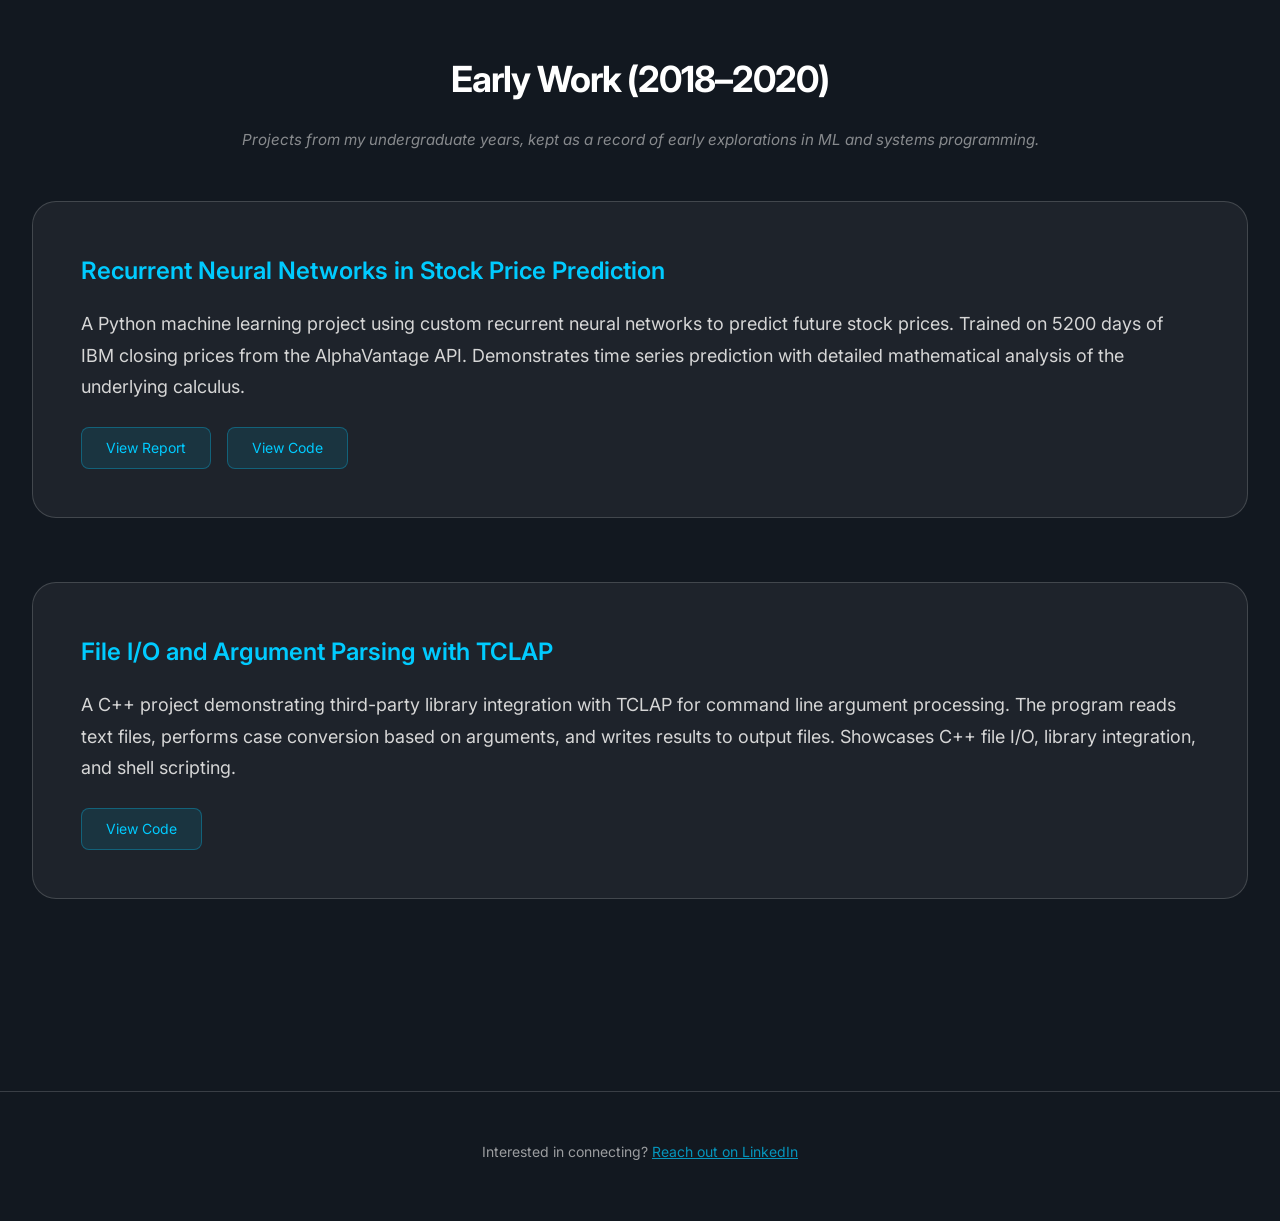
==== commit 86d48a95: "chore(site): update resume content and profile photo" ====
--- a/index.html
+++ b/index.html
@@ -392,7 +392,7 @@
           </div>
           
           <div class="hero-image">
-            <img src="sketch_green_eyes_padded_square.png" alt="Trent Rogers Profile Photo" class="profile-photo">
+            <img src="profile.png" alt="Trent Rogers Profile Photo" class="profile-photo">
           </div>
         </div>
       </div>
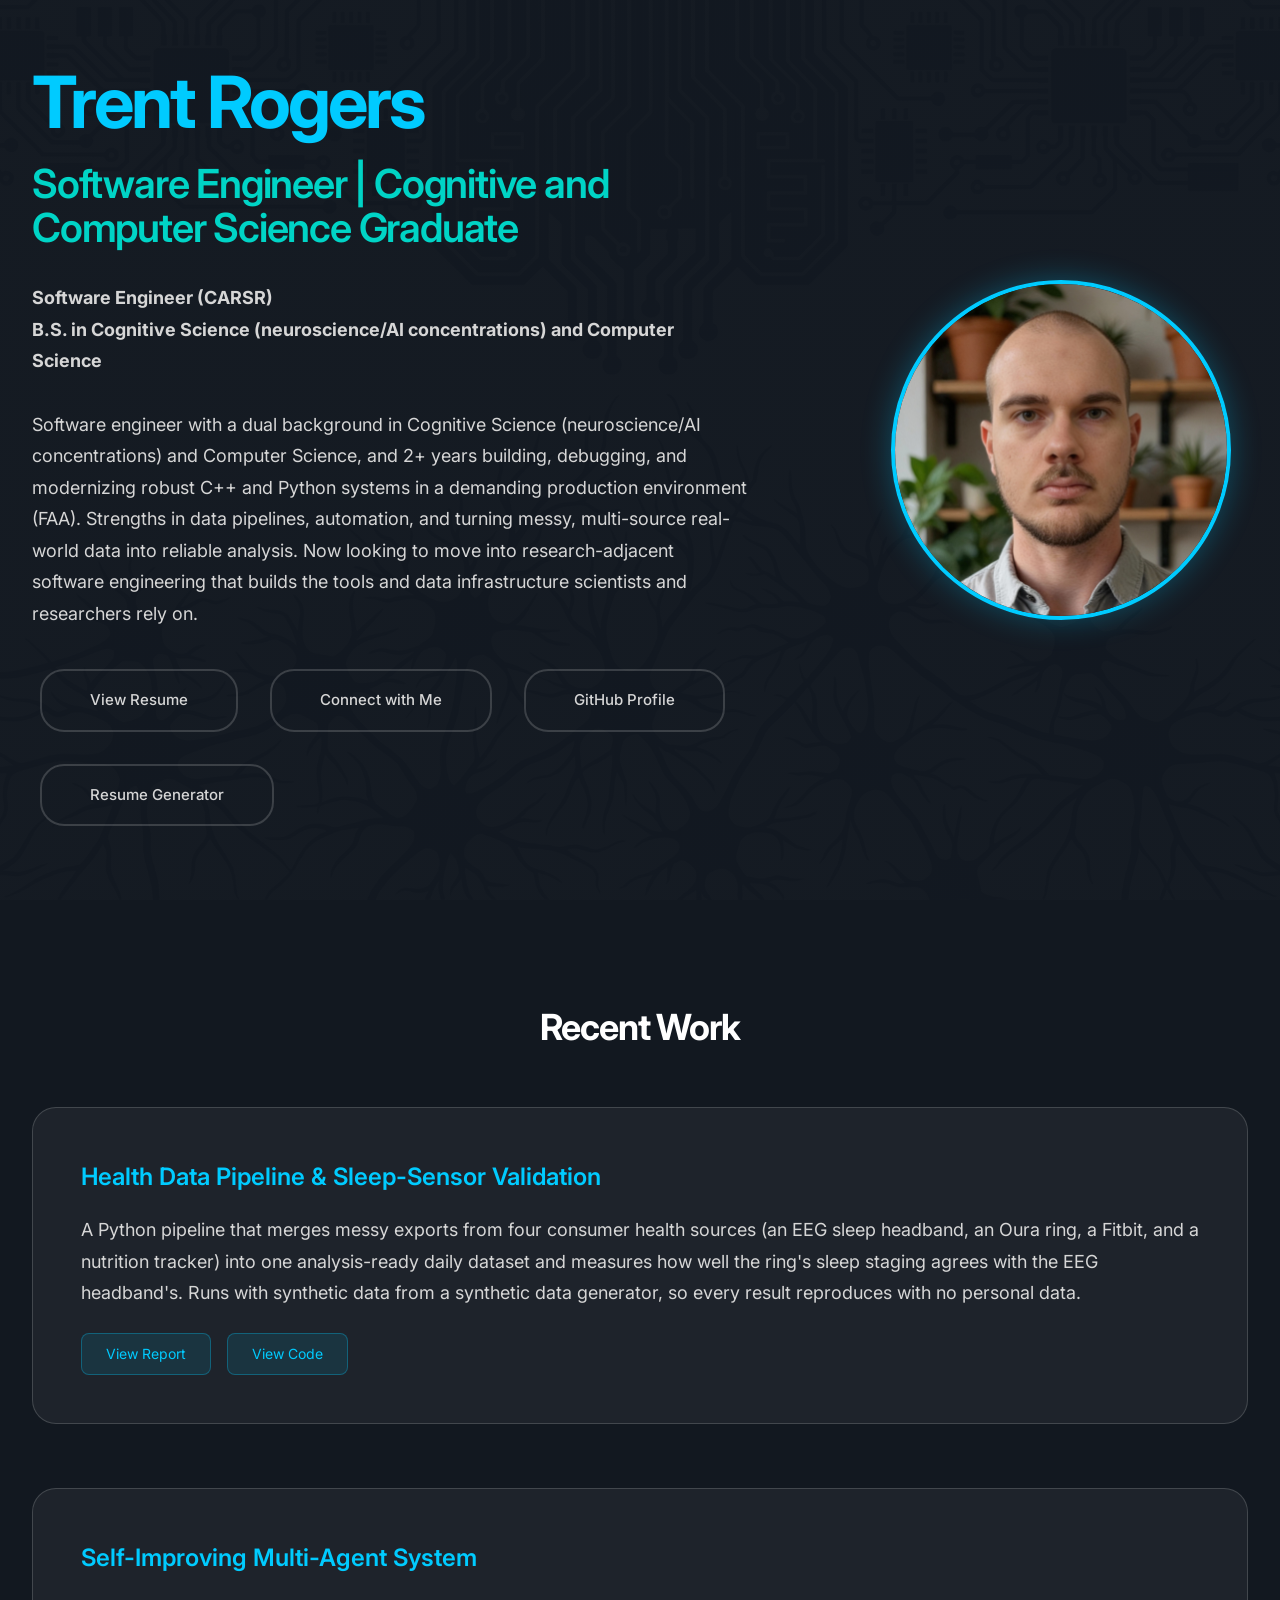
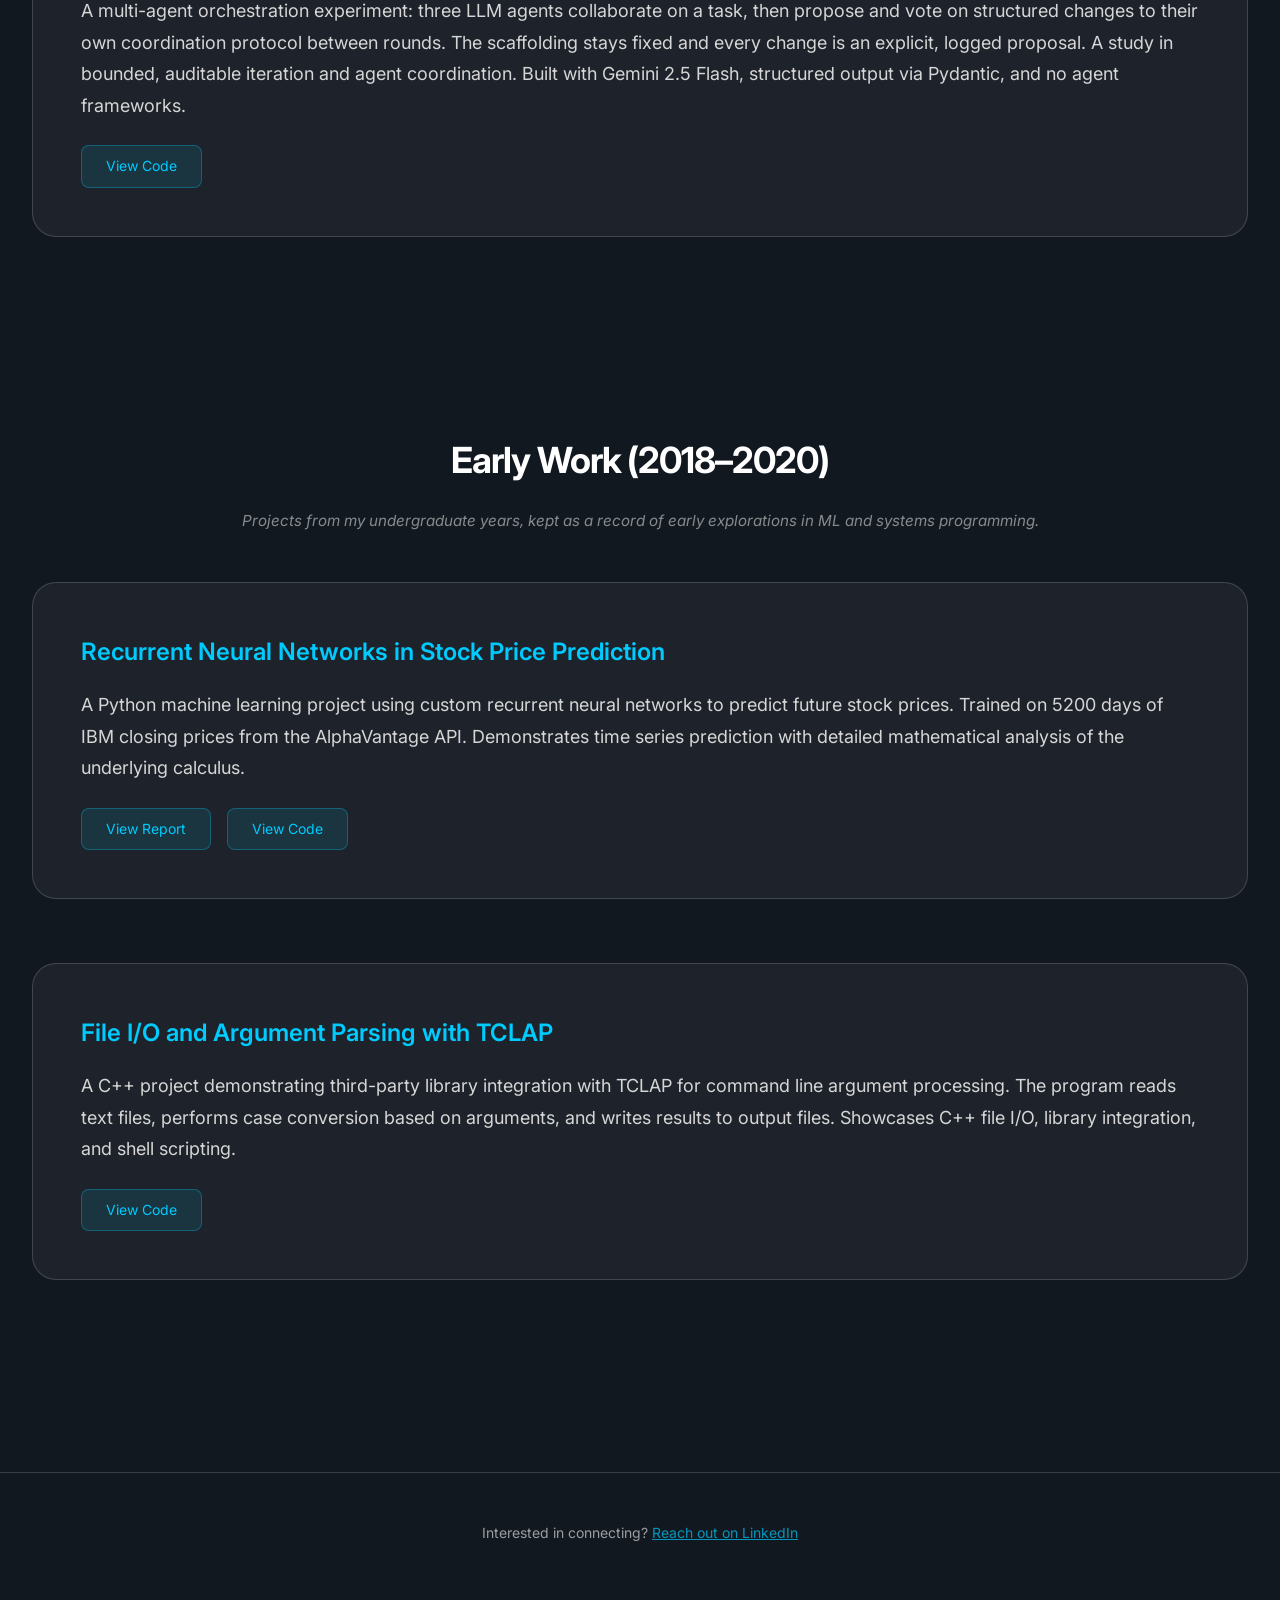
==== commit 51306c28: "feat: add health data pipeline project to recent work" ====
--- a/index.html
+++ b/index.html
@@ -404,6 +404,24 @@
         <h2 class="section-title">Recent Work</h2>
 
         <div class="projects-grid">
+          <!--
+            TODO before this goes live: push the local ~/Desktop/code/health-pipeline
+            repo to GitHub as `health-pipeline`. The two links below already point at
+            https://github.com/trentr314/health-pipeline and become valid on push.
+            If you publish under a different repo name, update both hrefs.
+          -->
+          <article class="project-card">
+            <h3 class="project-title">
+              <a href="https://github.com/trentr314/health-pipeline" target="_blank" rel="noopener noreferrer">Health Data Pipeline &amp; Sleep-Sensor Validation</a>
+            </h3>
+            <p class="project-description">
+              A Python pipeline that merges messy exports from four consumer health sources (an EEG sleep headband, an Oura ring, a Fitbit, and a nutrition tracker) into one analysis-ready daily dataset and measures how well the ring's sleep staging agrees with the EEG headband's. Runs with synthetic data from a synthetic data generator, so every result reproduces with no personal data.
+            </p>
+            <div class="project-links">
+              <a href="https://github.com/trentr314/health-pipeline/blob/main/docs/device_validation.md" target="_blank" rel="noopener noreferrer" class="project-link">View Report</a>
+              <a href="https://github.com/trentr314/health-pipeline" target="_blank" rel="noopener noreferrer" class="project-link">View Code</a>
+            </div>
+          </article>
           <article class="project-card">
             <h3 class="project-title">
               <a href="https://github.com/trentr314/self-improving-mas" target="_blank" rel="noopener noreferrer">Self-Improving Multi-Agent System</a>
